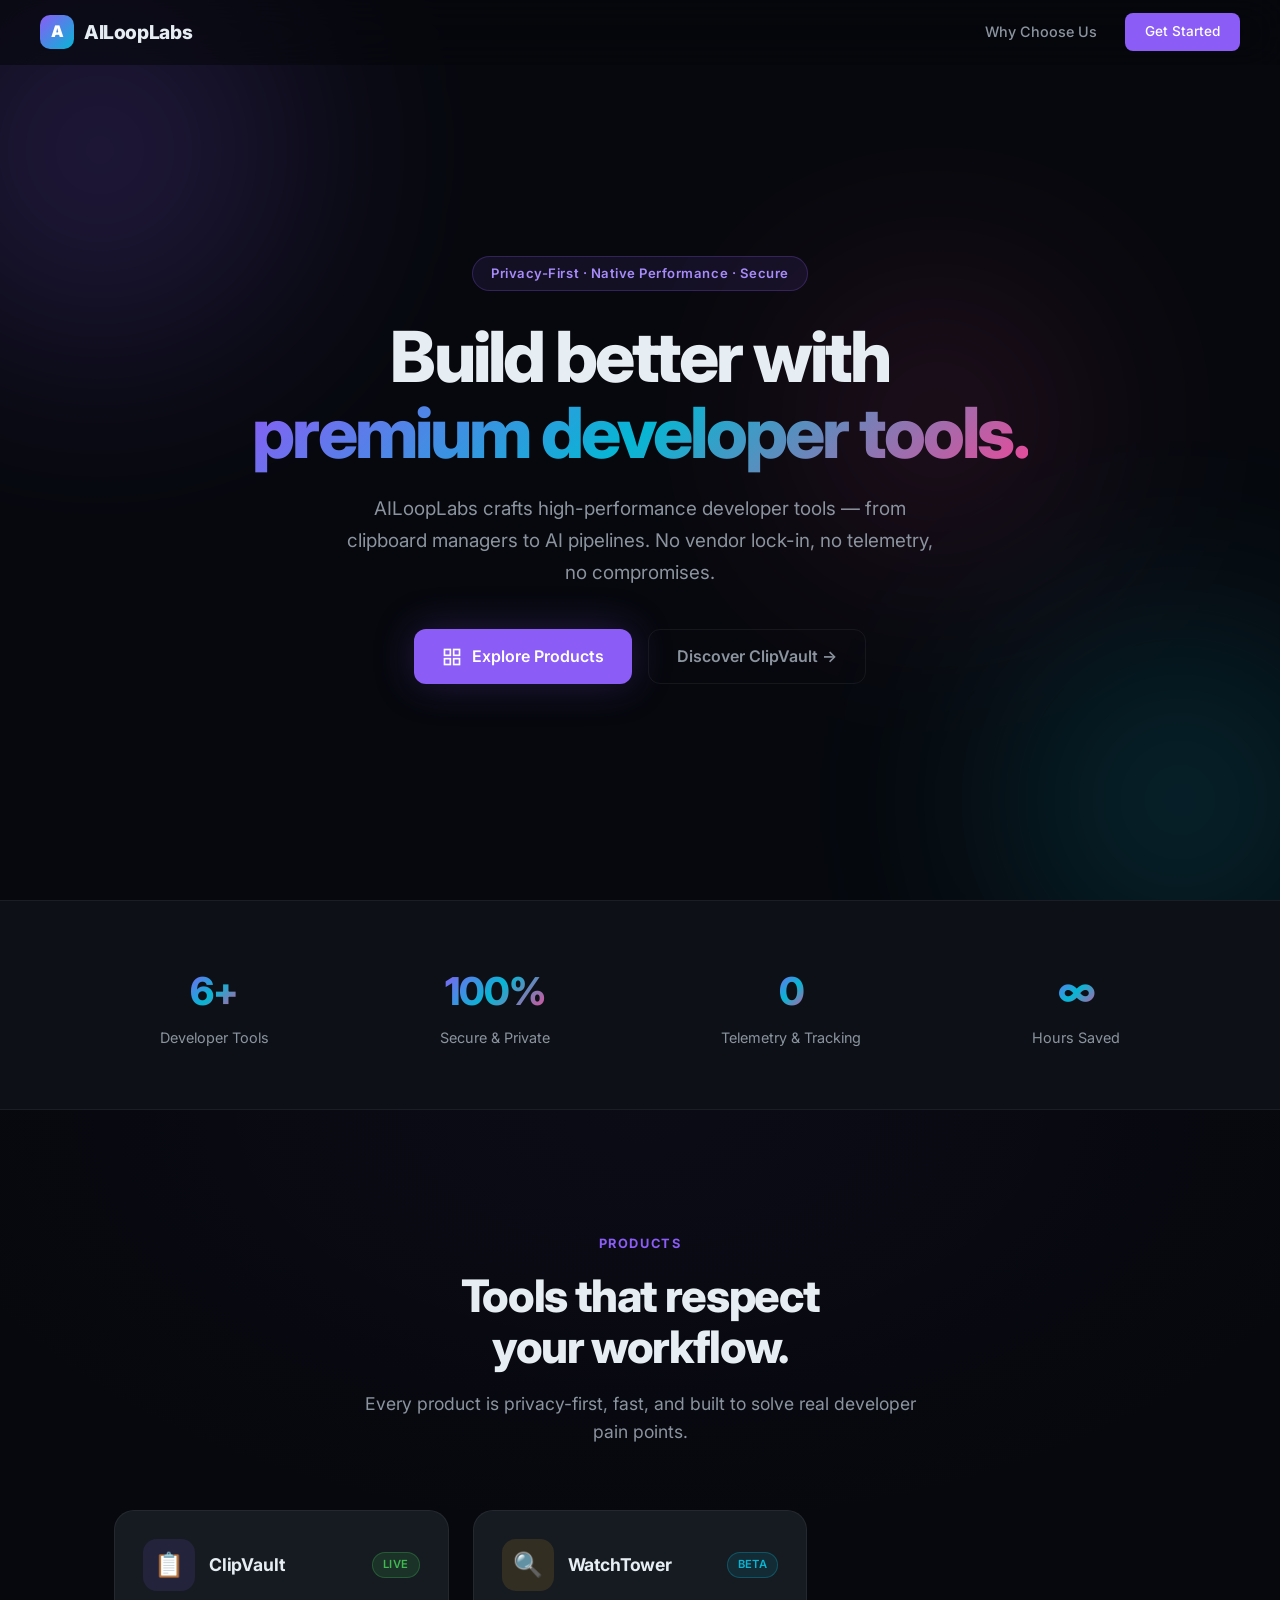
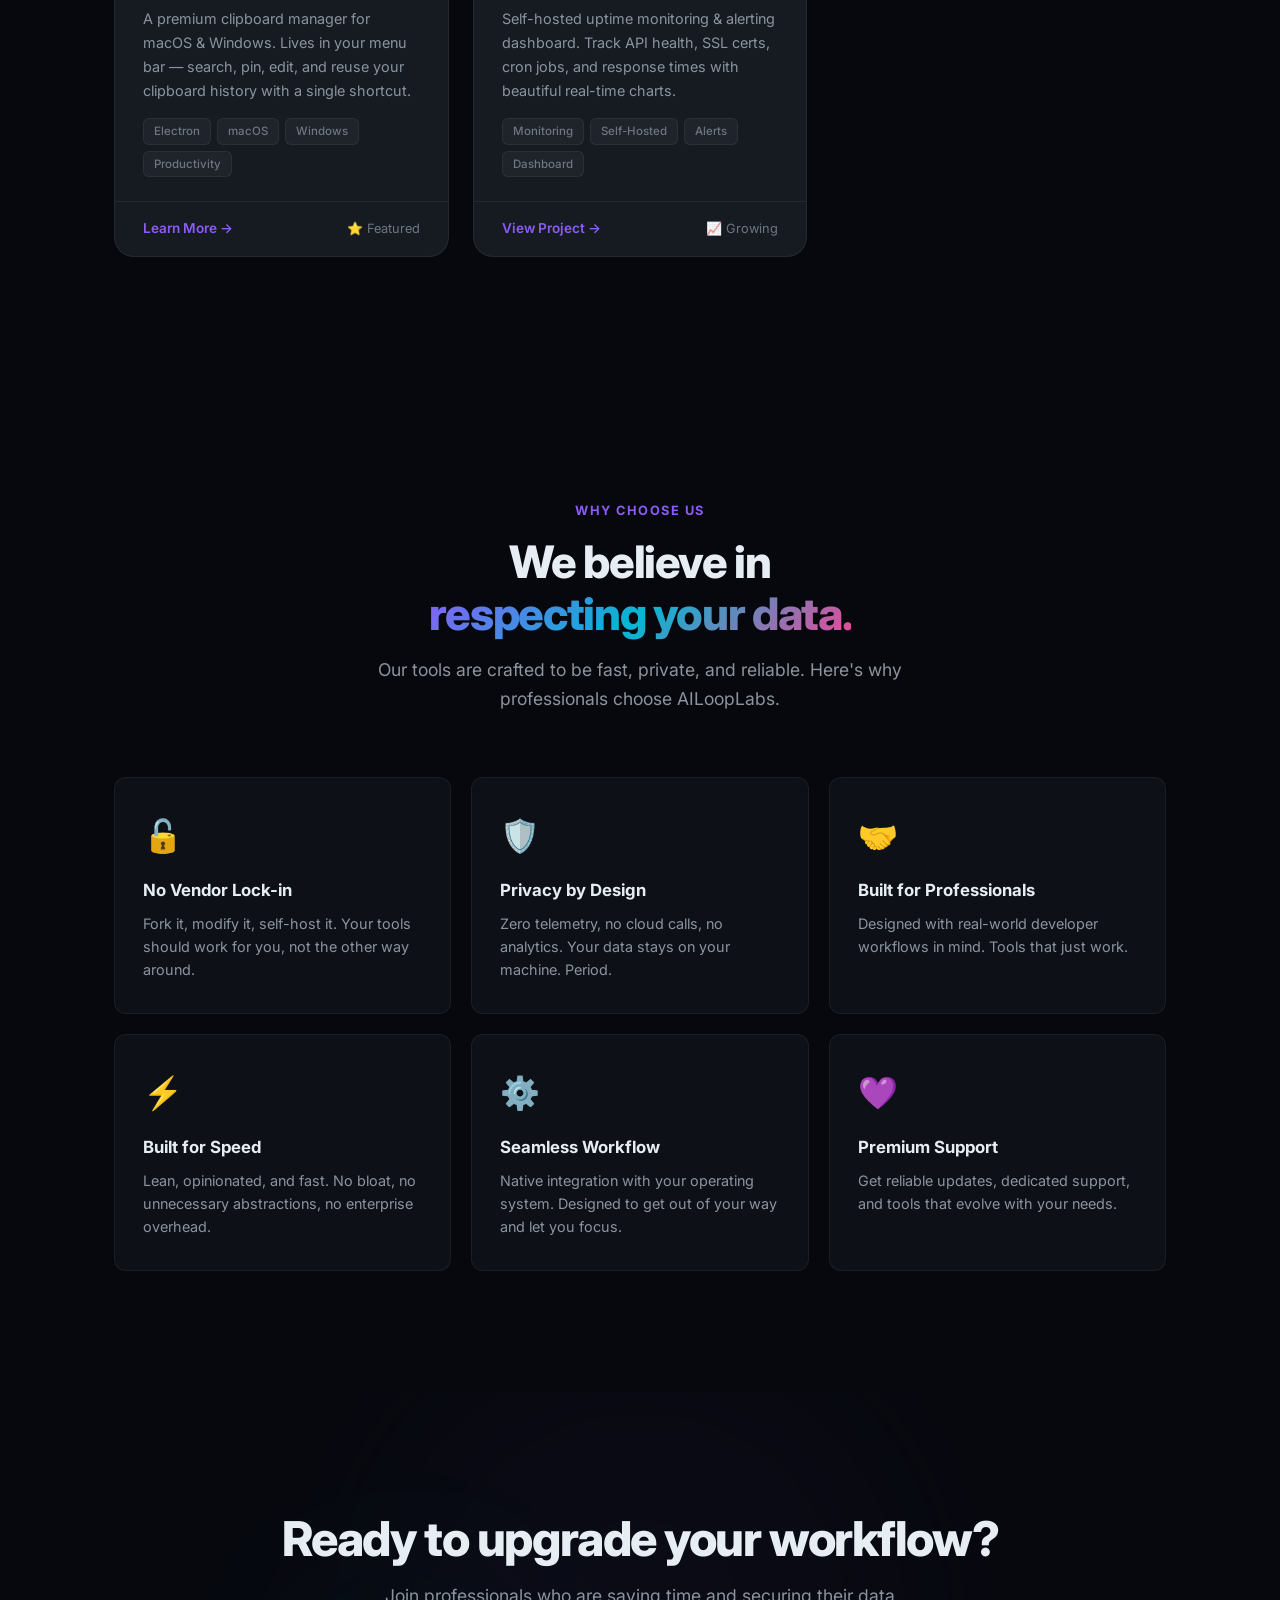
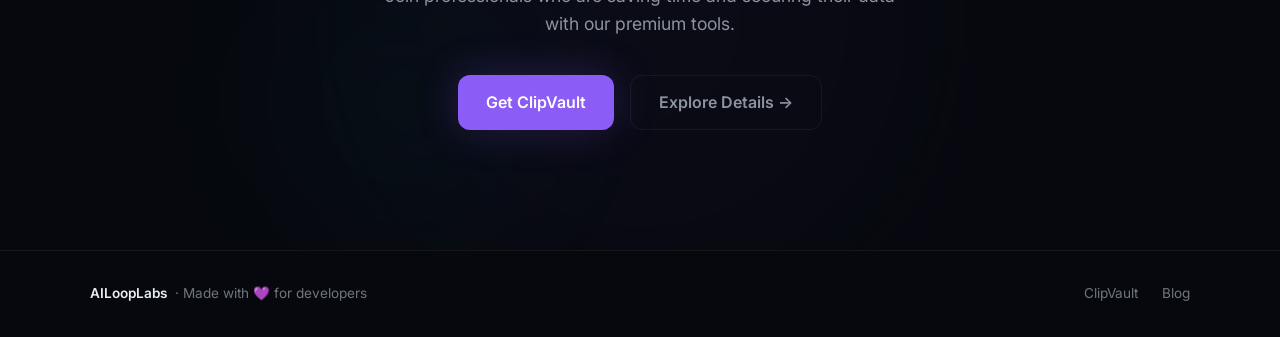
==== docs/index.html @ 460600de "Update messaging for professional selling" ====
<!DOCTYPE html>
<html lang="en">

<head>
    <meta charset="UTF-8">
    <meta name="viewport" content="width=device-width, initial-scale=1.0">
    <meta name="description"
        content="AILoopLabs — Premium tools built for developers. Productivity, AI, data, and DevOps without compromises.">
    <meta name="keywords"
        content="developer tools, AI, productivity, data engineering, devops, commercial software">
    <meta name="author" content="AILoopLabs">
    <meta property="og:title" content="AILoopLabs — Premium Tools for Developers">
    <meta property="og:description" content="High-performance developer tools. No vendor lock-in. Just ship.">
    <meta property="og:type" content="website">
    <title>AILoopLabs — Premium Tools for Developers</title>
    <link rel="icon" type="image/svg+xml" href="favicon.svg">
    <link rel="icon" type="image/png" href="favicon.png">
    <link rel="apple-touch-icon" href="favicon.png">
    <link rel="preconnect" href="https://fonts.googleapis.com">
    <link rel="preconnect" href="https://fonts.gstatic.com" crossorigin>
    <link href="https://fonts.googleapis.com/css2?family=Inter:wght@300;400;500;600;700;800;900&display=swap"
        rel="stylesheet">
    <link rel="stylesheet" href="ailooplabs.css">
</head>

<body>
    <!-- ═══ Navigation ═══ -->
    <nav class="nav" id="nav">
        <div class="nav-inner">
            <a href="#" class="nav-logo">
                <div class="logo-icon">A</div>
                AILoopLabs
            </a>
            <div class="nav-links">
                <a href="#why">Why Choose Us</a>
                <a href="#cta" class="btn-nav-cta">Get Started</a>
            </div>
        </div>
    </nav>

    <!-- ═══ Hero Section ═══ -->
    <section class="hero">
        <div class="hero-bg">
            <div class="orb orb-1"></div>
            <div class="orb orb-2"></div>
            <div class="orb orb-3"></div>
        </div>
        <div class="hero-content">
            <div class="hero-badge">Privacy-First · Native Performance · Secure</div>
            <h1>Build better with<br><span class="gradient-text">premium developer tools.</span></h1>
            <p class="hero-subtitle">AILoopLabs crafts high-performance developer tools — from clipboard managers
                to AI pipelines. No vendor lock-in, no telemetry, no compromises.</p>
            <div class="hero-actions">
                <a href="#products" class="btn btn-primary">
                    <svg viewBox="0 0 24 24" fill="none" stroke="currentColor" stroke-width="2" width="20" height="20">
                        <rect x="3" y="3" width="7" height="7" />
                        <rect x="14" y="3" width="7" height="7" />
                        <rect x="3" y="14" width="7" height="7" />
                        <rect x="14" y="14" width="7" height="7" />
                    </svg>
                    Explore Products
                </a>
                <a href="clipvault.html" class="btn btn-ghost">
                    Discover ClipVault →
                </a>
            </div>
        </div>
    </section>

    <!-- ═══ Stats Bar ═══ -->
    <section class="stats-bar">
        <div class="stats-inner">
            <div class="stat">
                <div class="stat-value"><span class="gradient-text">6+</span></div>
                <div class="stat-label">Developer Tools</div>
            </div>
            <div class="stat">
                <div class="stat-value"><span class="gradient-text">100%</span></div>
                <div class="stat-label">Secure & Private</div>
            </div>
            <div class="stat">
                <div class="stat-value"><span class="gradient-text">0</span></div>
                <div class="stat-label">Telemetry & Tracking</div>
            </div>
            <div class="stat">
                <div class="stat-value"><span class="gradient-text">∞</span></div>
                <div class="stat-label">Hours Saved</div>
            </div>
        </div>
    </section>

    <!-- ═══ Products Section ═══ -->
    <section class="products" id="products">
        <div class="section-inner">
            <div class="section-header">
                <span class="section-label">Products</span>
                <h2>Tools that respect<br>your workflow.</h2>
                <p>Every product is privacy-first, fast, and built to solve real developer pain points.</p>
            </div>
            <div class="products-grid">

                <!-- Product 1: ClipVault -->
                <div class="product-card">
                    <div class="product-card-header">
                        <div class="product-icon clipboard">📋</div>
                        <h3>ClipVault</h3>
                        <span class="product-status status-live">Live</span>
                    </div>
                    <div class="product-card-body">
                        <p>A premium clipboard manager for macOS & Windows. Lives in your menu bar — search, pin, edit,
                            and reuse your clipboard history with a single shortcut.</p>
                        <div class="product-tags">
                            <span class="product-tag">Electron</span>
                            <span class="product-tag">macOS</span>
                            <span class="product-tag">Windows</span>
                            <span class="product-tag">Productivity</span>
                        </div>
                    </div>
                    <div class="product-card-footer">
                        <a href="clipvault.html" class="product-link">Learn More →</a>
                        <span class="product-stars">⭐ Featured</span>
                    </div>
                </div>

                <!-- Product 5: WatchTower -->
                <div class="product-card">
                    <div class="product-card-header">
                        <div class="product-icon monitor">🔍</div>
                        <h3>WatchTower</h3>
                        <span class="product-status status-beta">Beta</span>
                    </div>
                    <div class="product-card-body">
                        <p>Self-hosted uptime monitoring & alerting dashboard. Track API health, SSL certs, cron jobs,
                            and response times with beautiful real-time charts.</p>
                        <div class="product-tags">
                            <span class="product-tag">Monitoring</span>
                            <span class="product-tag">Self-Hosted</span>
                            <span class="product-tag">Alerts</span>
                            <span class="product-tag">Dashboard</span>
                        </div>
                    </div>
                    <div class="product-card-footer">
                        <a href="#" class="product-link">View Project →</a>
                        <span class="product-stars">📈 Growing</span>
                    </div>
                </div>

            </div>
        </div>
    </section>

    <!-- ═══ Why Open Source ═══ -->
    <section class="why-section" id="why">
        <div class="section-inner">
            <div class="section-header">
                <span class="section-label">Why Choose Us</span>
                <h2>We believe in<br><span class="gradient-text">respecting your data.</span></h2>
                <p>Our tools are crafted to be fast, private, and reliable. Here's why professionals choose AILoopLabs.</p>
            </div>
            <div class="why-grid">
                <div class="why-card">
                    <div class="why-emoji">🔓</div>
                    <h3>No Vendor Lock-in</h3>
                    <p>Fork it, modify it, self-host it. Your tools should work for you, not the other way around.</p>
                </div>
                <div class="why-card">
                    <div class="why-emoji">🛡️</div>
                    <h3>Privacy by Design</h3>
                    <p>Zero telemetry, no cloud calls, no analytics. Your data stays on your machine. Period.</p>
                </div>
                <div class="why-card">
                    <div class="why-emoji">🤝</div>
                    <h3>Built for Professionals</h3>
                    <p>Designed with real-world developer workflows in mind. Tools that just work.</p>
                </div>
                <div class="why-card">
                    <div class="why-emoji">⚡</div>
                    <h3>Built for Speed</h3>
                    <p>Lean, opinionated, and fast. No bloat, no unnecessary abstractions, no enterprise overhead.</p>
                </div>
                <div class="why-card">
                    <div class="why-emoji">⚙️</div>
                    <h3>Seamless Workflow</h3>
                    <p>Native integration with your operating system. Designed to get out of your way and let you focus.</p>
                </div>
                <div class="why-card">
                    <div class="why-emoji">💜</div>
                    <h3>Premium Support</h3>
                    <p>Get reliable updates, dedicated support, and tools that evolve with your needs.</p>
                </div>
            </div>
        </div>
    </section>

    <!-- ═══ CTA Section ═══ -->
    <section class="cta" id="cta">
        <div class="cta-bg">
            <div class="orb orb-4"></div>
            <div class="orb orb-5"></div>
        </div>
        <div class="section-inner">
            <h2>Ready to upgrade your workflow?</h2>
            <p>Join professionals who are saving time and securing their data with our premium tools.</p>
            <div class="cta-actions">
                <a href="clipvault.html" class="btn btn-primary">
                    Get ClipVault
                </a>
                <a href="#products" class="btn btn-ghost">Explore Details →</a>
            </div>
        </div>
    </section>

    <!-- ═══ Footer ═══ -->
    <footer class="footer">
        <div class="footer-inner">
            <div class="footer-left">
                <span>AILoopLabs</span> · Made with 💜 for developers
            </div>
            <div class="footer-right">
                <a href="clipvault.html">ClipVault</a>
                <a href="#">Blog</a>
            </div>
        </div>
    </footer>

    <script>
        // Sticky nav shadow on scroll
        const nav = document.getElementById('nav');
        window.addEventListener('scroll', () => {
            nav.classList.toggle('scrolled', window.scrollY > 20);
        });

        // Smooth scroll for anchor links
        document.querySelectorAll('a[href^="#"]').forEach(a => {
            a.addEventListener('click', e => {
                e.preventDefault();
                const target = document.querySelector(a.getAttribute('href'));
                if (target) target.scrollIntoView({ behavior: 'smooth', block: 'start' });
            });
        });

        // Animate elements on scroll
        const observer = new IntersectionObserver((entries) => {
            entries.forEach(entry => {
                if (entry.isIntersecting) {
                    entry.target.classList.add('visible');
                }
            });
        }, { threshold: 0.1 });

        document.querySelectorAll('.product-card, .why-card').forEach(el => {
            observer.observe(el);
        });
    </script>
</body>

</html>
---- docs/ailooplabs.css ----
/* ═══════════════════════════════════════════
   AILoopLabs – Open Source Product Showcase
   Same palette as ClipVault dark theme
   ═══════════════════════════════════════════ */

:root {
    --bg-primary: #06080d;
    --bg-secondary: #0d1117;
    --bg-card: #161b22;
    --bg-card-hover: #1c2128;
    --border: rgba(255, 255, 255, 0.06);
    --border-accent: rgba(139, 92, 246, 0.3);
    --text-primary: #e6edf3;
    --text-secondary: #8b949e;
    --text-tertiary: #6e7681;
    --accent: #8b5cf6;
    --accent-hover: #a78bfa;
    --accent-glow: rgba(139, 92, 246, 0.25);
    --green: #3fb950;
    --green-glow: rgba(63, 185, 80, 0.15);
    --cyan: #06b6d4;
    --pink: #ec4899;
    --radius: 12px;
    --radius-sm: 8px;
    --radius-lg: 20px;
    --font: 'Inter', -apple-system, BlinkMacSystemFont, 'Segoe UI', sans-serif;
}

* {
    margin: 0;
    padding: 0;
    box-sizing: border-box;
}

html {
    scroll-behavior: smooth;
    scroll-padding-top: 80px;
}

body {
    font-family: var(--font);
    background: var(--bg-primary);
    color: var(--text-primary);
    line-height: 1.6;
    -webkit-font-smoothing: antialiased;
    overflow-x: hidden;
}

a {
    color: var(--accent);
    text-decoration: none;
    transition: color 0.2s;
}

a:hover {
    color: var(--accent-hover);
}

/* ═══ Navigation ═══ */
.nav {
    position: fixed;
    top: 0;
    left: 0;
    right: 0;
    z-index: 100;
    padding: 0 24px;
    transition: all 0.3s;
    background: rgba(6, 8, 13, 0.6);
    backdrop-filter: blur(20px);
    -webkit-backdrop-filter: blur(20px);
    border-bottom: 1px solid transparent;
}

.nav.scrolled {
    border-bottom-color: var(--border);
    background: rgba(6, 8, 13, 0.92);
}

.nav-inner {
    max-width: 1200px;
    margin: 0 auto;
    display: flex;
    align-items: center;
    justify-content: space-between;
    height: 64px;
}

.nav-logo {
    display: flex;
    align-items: center;
    gap: 10px;
    color: var(--text-primary);
    font-weight: 800;
    font-size: 1.2rem;
    letter-spacing: -0.02em;
}

.nav-logo .logo-icon {
    width: 34px;
    height: 34px;
    background: linear-gradient(135deg, var(--accent), var(--cyan));
    border-radius: 10px;
    display: flex;
    align-items: center;
    justify-content: center;
    font-size: 1rem;
    color: #fff;
    font-weight: 900;
}

.nav-links {
    display: flex;
    align-items: center;
    gap: 28px;
}

.nav-links a {
    color: var(--text-secondary);
    font-size: 0.9rem;
    font-weight: 500;
    transition: color 0.2s;
}

.nav-links a:hover {
    color: var(--text-primary);
}

.btn-nav-cta {
    background: var(--accent) !important;
    color: #fff !important;
    padding: 8px 20px;
    border-radius: 8px;
    font-weight: 600;
    font-size: 0.85rem !important;
    transition: background 0.2s, transform 0.15s !important;
}

.btn-nav-cta:hover {
    background: var(--accent-hover) !important;
    transform: translateY(-1px);
}

/* ═══ Hero ═══ */
.hero {
    position: relative;
    min-height: 100vh;
    display: flex;
    flex-direction: column;
    align-items: center;
    justify-content: center;
    padding: 120px 24px 80px;
    text-align: center;
    overflow: hidden;
}

.hero-bg {
    position: absolute;
    inset: 0;
    overflow: hidden;
    pointer-events: none;
}

.orb {
    position: absolute;
    border-radius: 50%;
    filter: blur(120px);
    opacity: 0.4;
}

.orb-1 {
    width: 500px;
    height: 500px;
    background: radial-gradient(circle, var(--accent), transparent 70%);
    top: -100px;
    left: -150px;
    animation: float 12s infinite ease-in-out;
}

.orb-2 {
    width: 400px;
    height: 400px;
    background: radial-gradient(circle, var(--cyan), transparent 70%);
    bottom: -100px;
    right: -100px;
    animation: float 15s infinite ease-in-out reverse;
}

.orb-3 {
    width: 300px;
    height: 300px;
    background: radial-gradient(circle, var(--pink), transparent 70%);
    top: 30%;
    right: 15%;
    animation: float 10s infinite ease-in-out 3s;
}

@keyframes float {

    0%,
    100% {
        transform: translate(0, 0);
    }

    33% {
        transform: translate(30px, -30px);
    }

    66% {
        transform: translate(-20px, 20px);
    }
}

.hero-content {
    position: relative;
    z-index: 1;
    max-width: 780px;
}

.hero-badge {
    display: inline-block;
    background: rgba(139, 92, 246, 0.1);
    border: 1px solid rgba(139, 92, 246, 0.25);
    color: var(--accent-hover);
    padding: 6px 18px;
    border-radius: 100px;
    font-size: 0.82rem;
    font-weight: 600;
    letter-spacing: 0.04em;
    margin-bottom: 28px;
}

.hero h1 {
    font-size: clamp(2.8rem, 5.5vw, 4.5rem);
    font-weight: 800;
    line-height: 1.08;
    letter-spacing: -0.04em;
    margin-bottom: 22px;
}

.gradient-text {
    background: linear-gradient(135deg, var(--accent), var(--cyan), var(--pink));
    -webkit-background-clip: text;
    -webkit-text-fill-color: transparent;
    background-clip: text;
}

.hero-subtitle {
    font-size: 1.18rem;
    color: var(--text-secondary);
    max-width: 600px;
    margin: 0 auto 40px;
    line-height: 1.7;
}

.hero-actions {
    display: flex;
    gap: 16px;
    justify-content: center;
    flex-wrap: wrap;
}

.btn {
    display: inline-flex;
    align-items: center;
    gap: 10px;
    padding: 14px 28px;
    border-radius: var(--radius);
    font-weight: 600;
    font-size: 1rem;
    transition: all 0.2s;
    cursor: pointer;
    border: none;
    font-family: var(--font);
}

.btn-primary {
    background: var(--accent);
    color: #fff;
    box-shadow: 0 0 40px var(--accent-glow), 0 4px 16px rgba(0, 0, 0, 0.3);
}

.btn-primary:hover {
    background: var(--accent-hover);
    color: #fff;
    transform: translateY(-2px);
    box-shadow: 0 0 60px var(--accent-glow), 0 8px 24px rgba(0, 0, 0, 0.4);
}

.btn-ghost {
    background: transparent;
    color: var(--text-secondary);
    border: 1px solid var(--border);
}

.btn-ghost:hover {
    color: var(--text-primary);
    border-color: rgba(255, 255, 255, 0.15);
    background: rgba(255, 255, 255, 0.03);
}

/* ═══ Stats Bar ═══ */
.stats-bar {
    padding: 60px 24px;
    border-top: 1px solid var(--border);
    border-bottom: 1px solid var(--border);
    background: var(--bg-secondary);
}

.stats-inner {
    max-width: 1100px;
    margin: 0 auto;
    display: flex;
    justify-content: space-around;
    flex-wrap: wrap;
    gap: 32px;
}

.stat {
    text-align: center;
}

.stat-value {
    font-size: 2.4rem;
    font-weight: 800;
    letter-spacing: -0.03em;
}

.stat-value .gradient-text {
    font-size: inherit;
}

.stat-label {
    font-size: 0.9rem;
    color: var(--text-secondary);
    margin-top: 4px;
}

/* ═══ Sections Common ═══ */
.section-inner {
    max-width: 1100px;
    margin: 0 auto;
    padding: 0 24px;
}

.section-header {
    text-align: center;
    margin-bottom: 64px;
}

.section-label {
    display: inline-block;
    font-size: 0.8rem;
    font-weight: 700;
    text-transform: uppercase;
    letter-spacing: 0.12em;
    color: var(--accent);
    margin-bottom: 16px;
}

.section-header h2 {
    font-size: clamp(2rem, 4vw, 2.8rem);
    font-weight: 800;
    line-height: 1.15;
    letter-spacing: -0.03em;
    margin-bottom: 16px;
}

.section-header p {
    color: var(--text-secondary);
    font-size: 1.1rem;
    max-width: 560px;
    margin: 0 auto;
}

/* ═══ Products Grid ═══ */
.products {
    padding: 120px 0;
    background: radial-gradient(ellipse 60% 50% at 50% 0%, rgba(139, 92, 246, 0.04) 0%, transparent 100%);
}

.products-grid {
    display: grid;
    grid-template-columns: repeat(3, 1fr);
    gap: 24px;
}

.product-card {
    background: var(--bg-card);
    border: 1px solid var(--border);
    border-radius: var(--radius-lg);
    padding: 0;
    overflow: hidden;
    transition: all 0.35s;
    opacity: 0;
    transform: translateY(24px);
    display: flex;
    flex-direction: column;
}

.product-card.visible {
    opacity: 1;
    transform: translateY(0);
}

.product-card:hover {
    border-color: var(--border-accent);
    transform: translateY(-6px);
    box-shadow: 0 20px 60px rgba(0, 0, 0, 0.35), 0 0 40px var(--accent-glow);
}

.product-card-header {
    padding: 28px 28px 0;
    display: flex;
    align-items: center;
    gap: 14px;
}

.product-icon {
    width: 52px;
    height: 52px;
    border-radius: 14px;
    display: flex;
    align-items: center;
    justify-content: center;
    font-size: 1.5rem;
    flex-shrink: 0;
}

.product-icon.clipboard {
    background: rgba(139, 92, 246, 0.12);
    color: var(--accent);
}

.product-icon.ai {
    background: rgba(6, 182, 212, 0.12);
    color: var(--cyan);
}

.product-icon.data {
    background: rgba(63, 185, 80, 0.12);
    color: var(--green);
}

.product-icon.workflow {
    background: rgba(236, 72, 153, 0.12);
    color: var(--pink);
}

.product-icon.monitor {
    background: rgba(251, 191, 36, 0.12);
    color: #fbbf24;
}

.product-icon.deploy {
    background: rgba(239, 68, 68, 0.12);
    color: #ef4444;
}

.product-card-header h3 {
    font-size: 1.1rem;
    font-weight: 700;
    letter-spacing: -0.01em;
}

.product-card-header .product-status {
    margin-left: auto;
    font-size: 0.7rem;
    font-weight: 600;
    padding: 3px 10px;
    border-radius: 100px;
    letter-spacing: 0.04em;
    text-transform: uppercase;
    flex-shrink: 0;
}

.status-live {
    background: var(--green-glow);
    color: var(--green);
    border: 1px solid rgba(63, 185, 80, 0.3);
}

.status-beta {
    background: rgba(6, 182, 212, 0.1);
    color: var(--cyan);
    border: 1px solid rgba(6, 182, 212, 0.3);
}

.status-soon {
    background: rgba(139, 92, 246, 0.1);
    color: var(--accent-hover);
    border: 1px solid rgba(139, 92, 246, 0.3);
}

.product-card-body {
    padding: 16px 28px 24px;
    flex: 1;
    display: flex;
    flex-direction: column;
}

.product-card-body p {
    font-size: 0.9rem;
    color: var(--text-secondary);
    line-height: 1.65;
    flex: 1;
}

.product-tags {
    display: flex;
    flex-wrap: wrap;
    gap: 6px;
    margin-top: 16px;
}

.product-tag {
    font-size: 0.72rem;
    padding: 3px 10px;
    border-radius: 6px;
    font-weight: 500;
    background: rgba(255, 255, 255, 0.04);
    color: var(--text-tertiary);
    border: 1px solid var(--border);
}

.product-card-footer {
    padding: 16px 28px;
    border-top: 1px solid var(--border);
    display: flex;
    align-items: center;
    justify-content: space-between;
}

.product-link {
    font-size: 0.85rem;
    font-weight: 600;
    color: var(--accent);
    display: flex;
    align-items: center;
    gap: 6px;
    transition: gap 0.2s;
}

.product-link:hover {
    gap: 10px;
    color: var(--accent-hover);
}

.product-stars {
    font-size: 0.8rem;
    color: var(--text-tertiary);
    display: flex;
    align-items: center;
    gap: 5px;
}

/* ═══ Why Open Source ═══ */
.why-section {
    padding: 120px 0;
}

.why-grid {
    display: grid;
    grid-template-columns: repeat(3, 1fr);
    gap: 20px;
}

.why-card {
    background: var(--bg-secondary);
    border: 1px solid var(--border);
    border-radius: var(--radius);
    padding: 32px 28px;
    transition: all 0.3s;
    opacity: 0;
    transform: translateY(20px);
}

.why-card.visible {
    opacity: 1;
    transform: translateY(0);
}

.why-card:hover {
    border-color: rgba(255, 255, 255, 0.1);
    transform: translateY(-2px);
}

.why-card .why-emoji {
    font-size: 2rem;
    margin-bottom: 16px;
}

.why-card h3 {
    font-size: 1.05rem;
    font-weight: 700;
    margin-bottom: 8px;
}

.why-card p {
    font-size: 0.9rem;
    color: var(--text-secondary);
    line-height: 1.6;
}

/* ═══ CTA ═══ */
.cta {
    position: relative;
    padding: 120px 0;
    text-align: center;
    overflow: hidden;
}

.cta-bg {
    position: absolute;
    inset: 0;
    pointer-events: none;
}

.orb-4 {
    width: 500px;
    height: 500px;
    background: radial-gradient(circle, var(--accent), transparent 70%);
    top: 50%;
    left: 50%;
    transform: translate(-50%, -50%);
    opacity: 0.15;
    filter: blur(140px);
}

.orb-5 {
    width: 300px;
    height: 300px;
    background: radial-gradient(circle, var(--cyan), transparent 70%);
    bottom: 0;
    left: 20%;
    opacity: 0.1;
    filter: blur(100px);
}

.cta h2 {
    font-size: clamp(2rem, 4vw, 3rem);
    font-weight: 800;
    line-height: 1.15;
    letter-spacing: -0.03em;
    margin-bottom: 16px;
    position: relative;
}

.cta p {
    color: var(--text-secondary);
    font-size: 1.1rem;
    max-width: 520px;
    margin: 0 auto 36px;
    position: relative;
}

.cta-actions {
    position: relative;
    display: flex;
    gap: 16px;
    justify-content: center;
    flex-wrap: wrap;
}

/* ═══ Footer ═══ */
.footer {
    border-top: 1px solid var(--border);
    padding: 32px 24px;
}

.footer-inner {
    max-width: 1100px;
    margin: 0 auto;
    display: flex;
    align-items: center;
    justify-content: space-between;
}

.footer-left {
    display: flex;
    align-items: center;
    gap: 8px;
    color: var(--text-tertiary);
    font-size: 0.85rem;
}

.footer-left span {
    color: var(--text-primary);
    font-weight: 600;
}

.footer-right {
    display: flex;
    gap: 24px;
}

.footer-right a {
    color: var(--text-tertiary);
    font-size: 0.85rem;
}

.footer-right a:hover {
    color: var(--text-primary);
}

/* ═══ Responsive ═══ */
@media (max-width: 900px) {

    .products-grid,
    .why-grid {
        grid-template-columns: repeat(2, 1fr);
    }

    .stats-inner {
        justify-content: center;
    }
}

@media (max-width: 640px) {
    .nav-links a:not(.btn-nav-cta) {
        display: none;
    }

    .products-grid,
    .why-grid {
        grid-template-columns: 1fr;
    }

    .hero {
        padding: 100px 20px 60px;
    }

    .hero-actions {
        flex-direction: column;
        align-items: center;
    }

    .footer-inner {
        flex-direction: column;
        gap: 16px;
        text-align: center;
    }

    .stats-inner {
        flex-direction: column;
        align-items: center;
    }
}
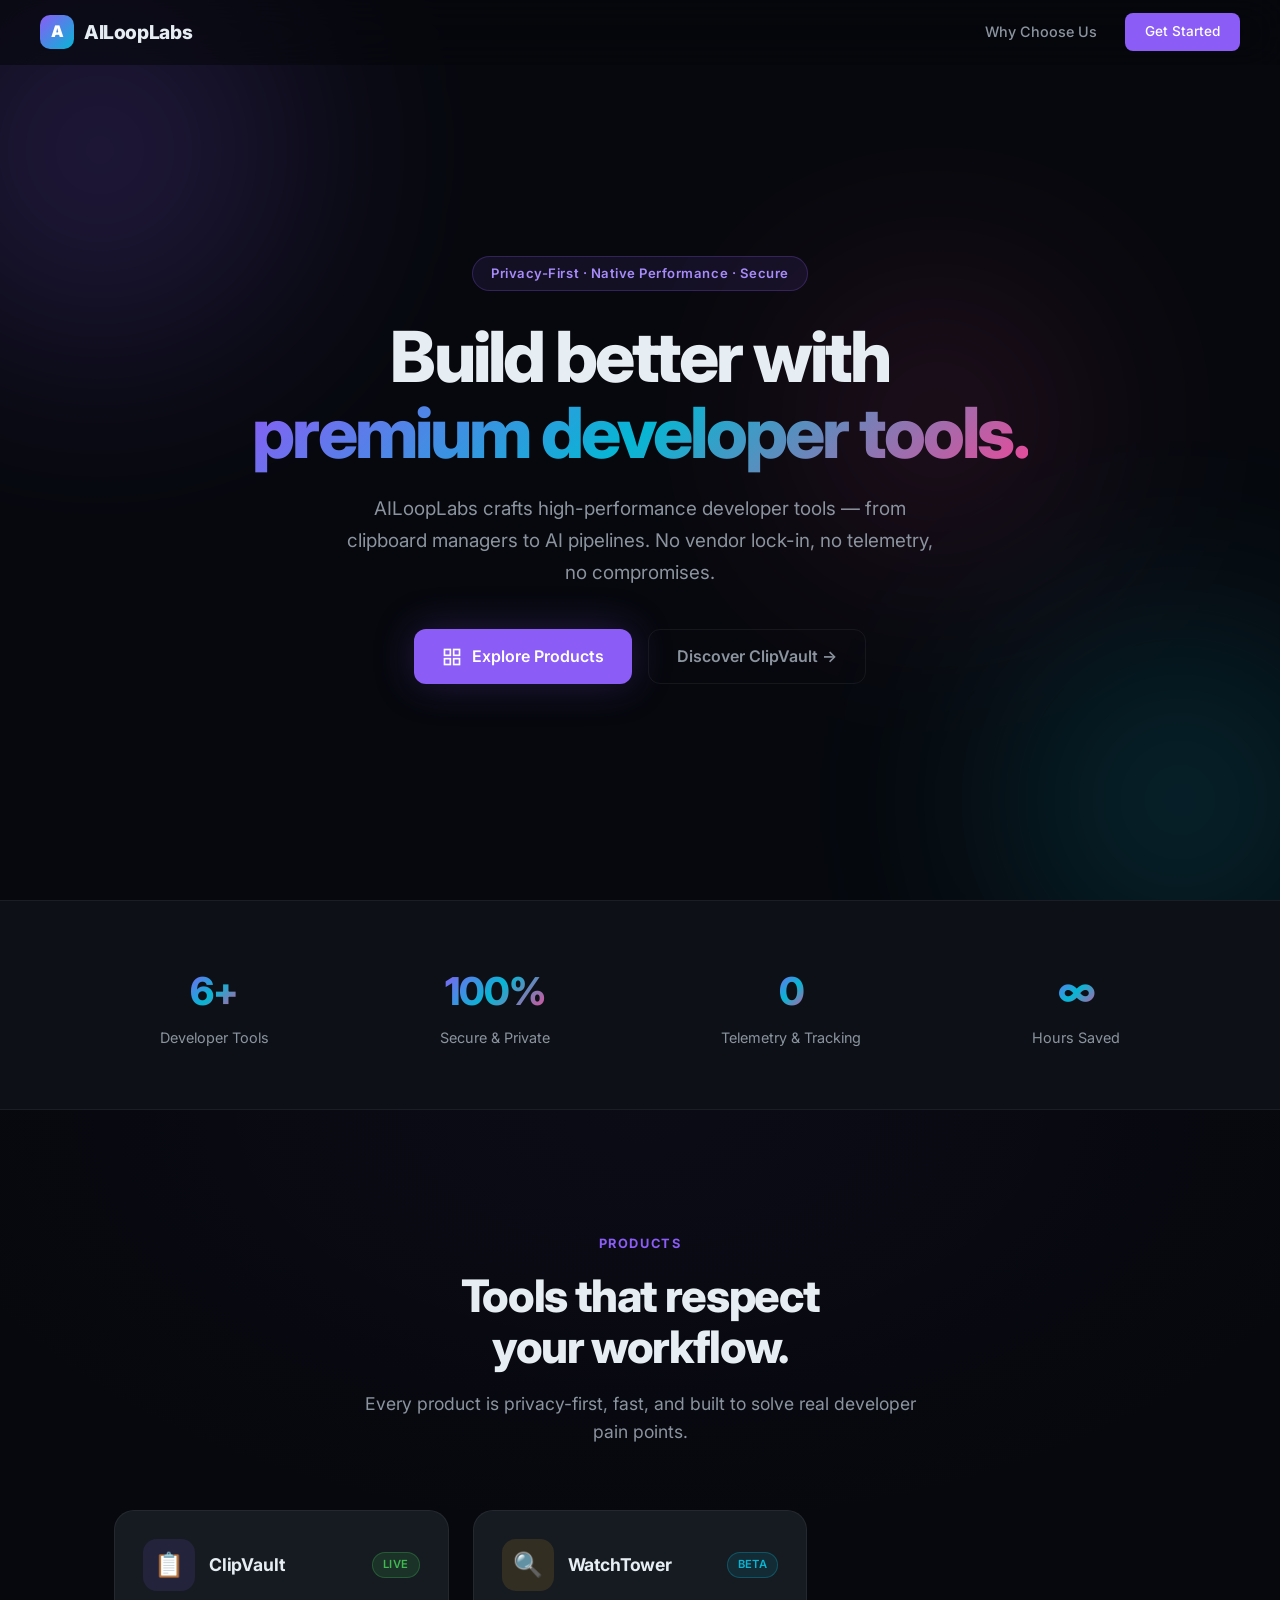
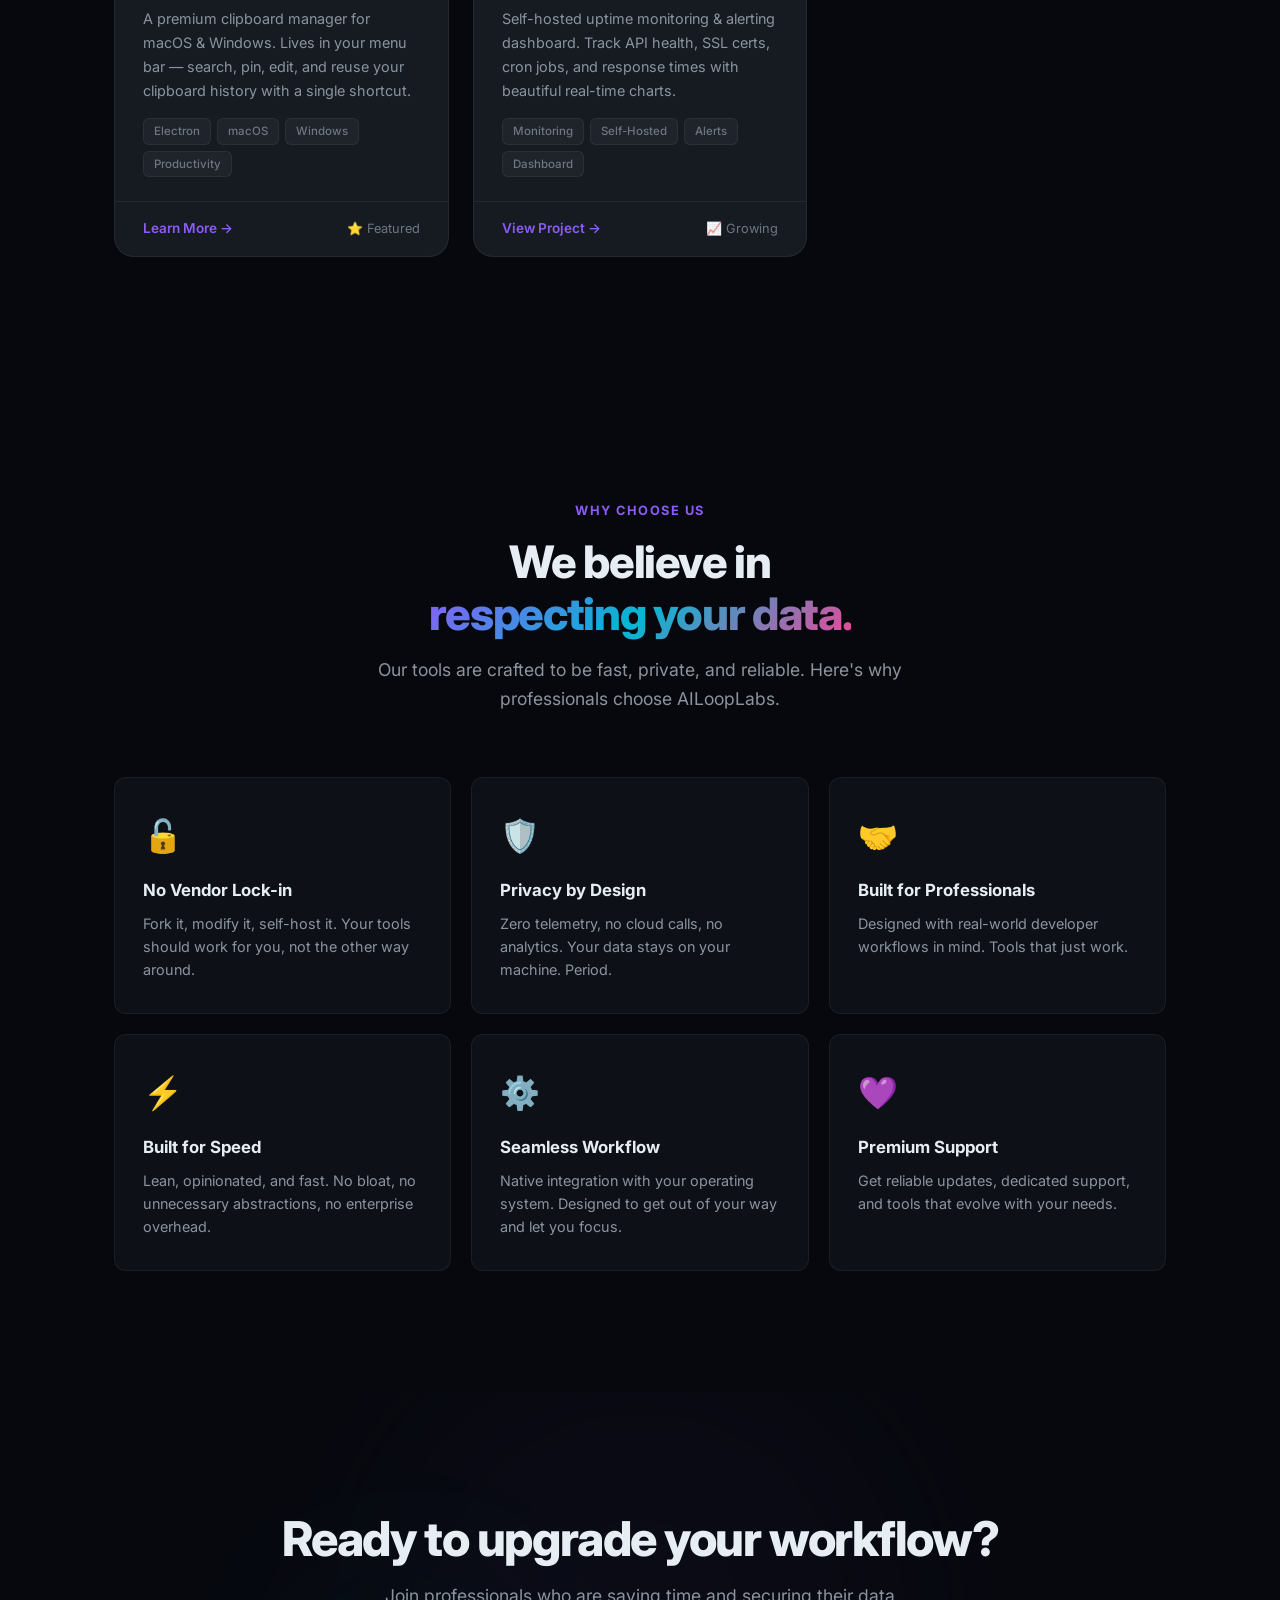
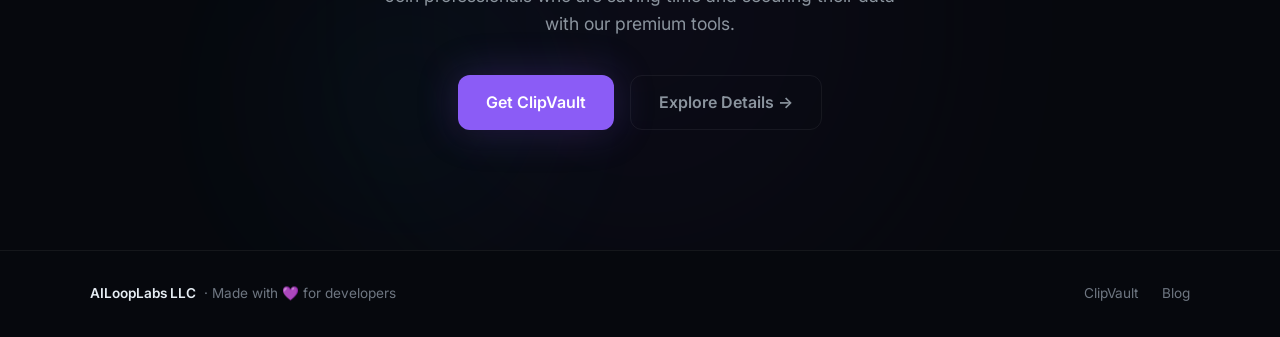
==== commit 9e4b1a7d: "test: verify github pages ci on new private repo" ====
--- a/docs/index.html
+++ b/docs/index.html
@@ -202,7 +202,7 @@
             <h2>Ready to upgrade your workflow?</h2>
             <p>Join professionals who are saving time and securing their data with our premium tools.</p>
             <div class="cta-actions">
-                <a href="clipvault.html" class="btn btn-primary">
+                <a href="clipvault.html#pricing" class="btn btn-primary">
                     Get ClipVault
                 </a>
                 <a href="#products" class="btn btn-ghost">Explore Details →</a>
@@ -214,7 +214,7 @@
     <footer class="footer">
         <div class="footer-inner">
             <div class="footer-left">
-                <span>AILoopLabs</span> · Made with 💜 for developers
+                <span>AILoopLabs LLC</span> · Made with 💜 for developers
             </div>
             <div class="footer-right">
                 <a href="clipvault.html">ClipVault</a>
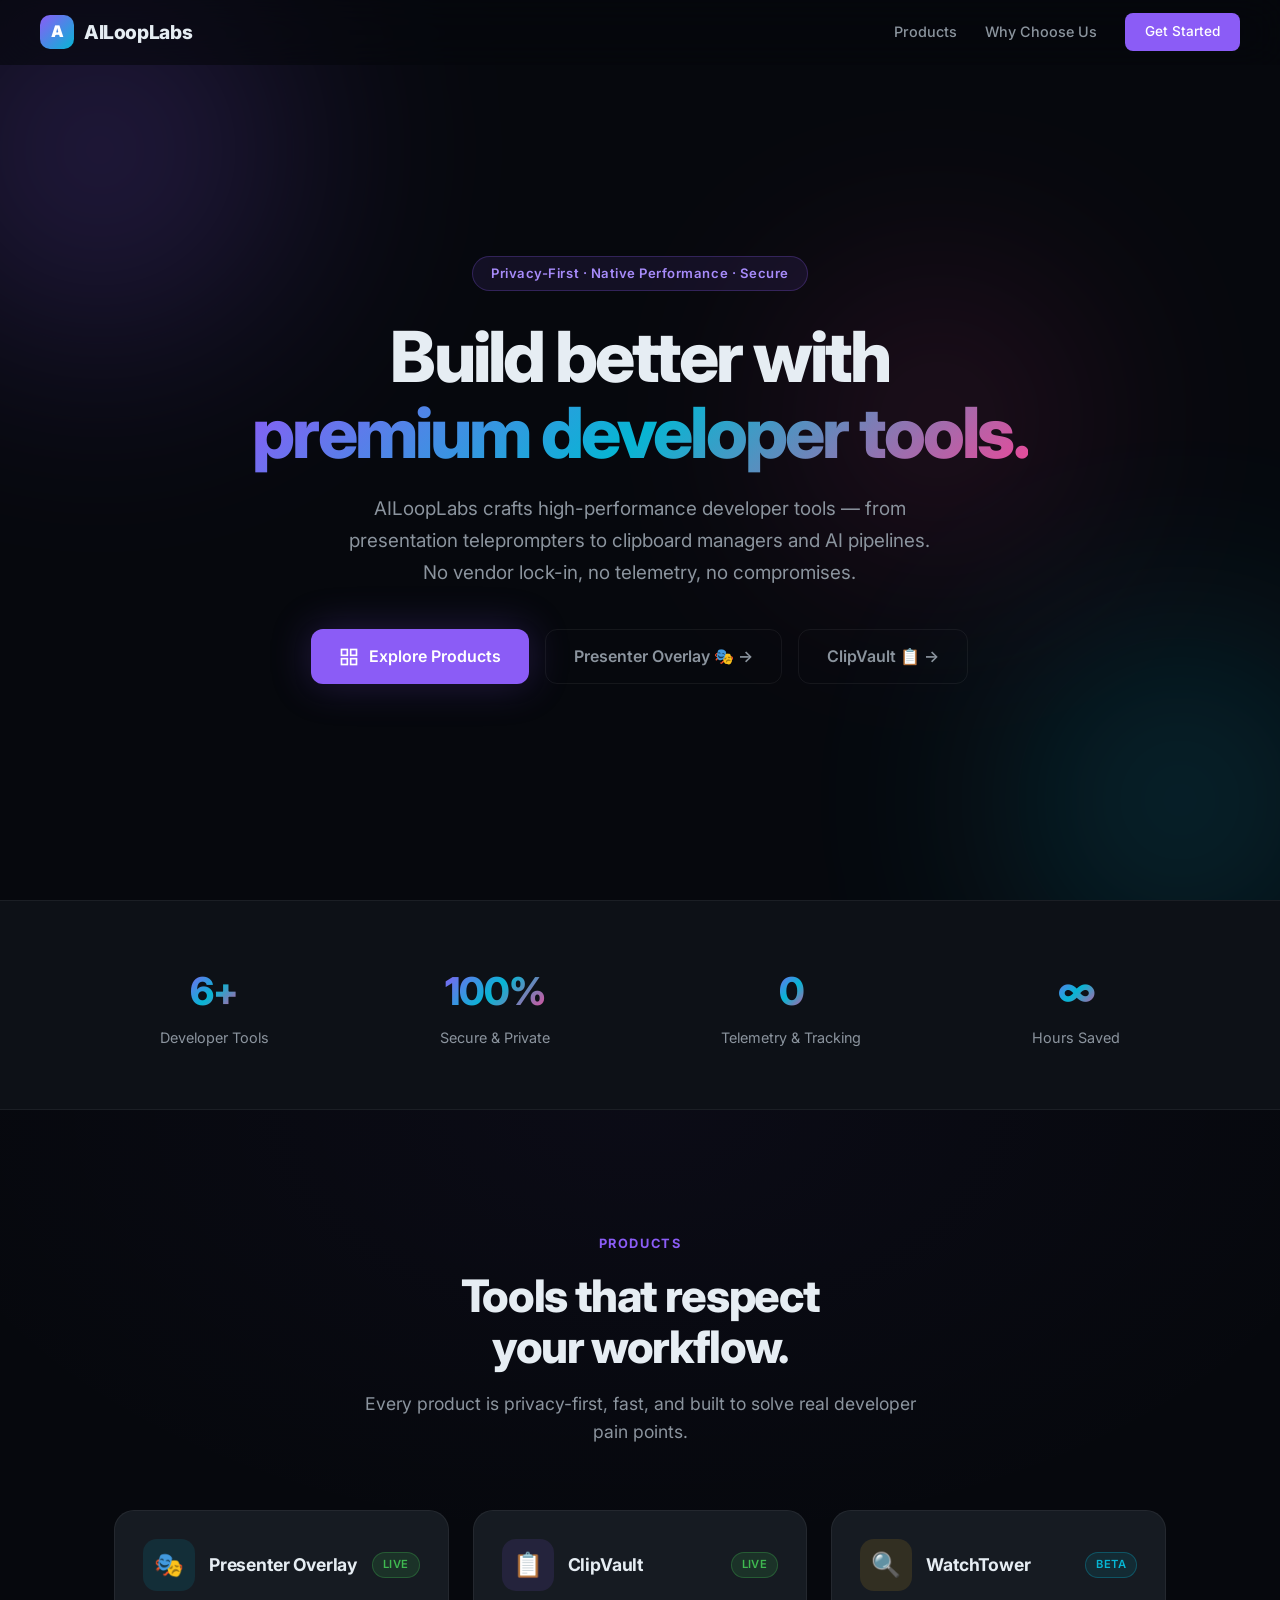
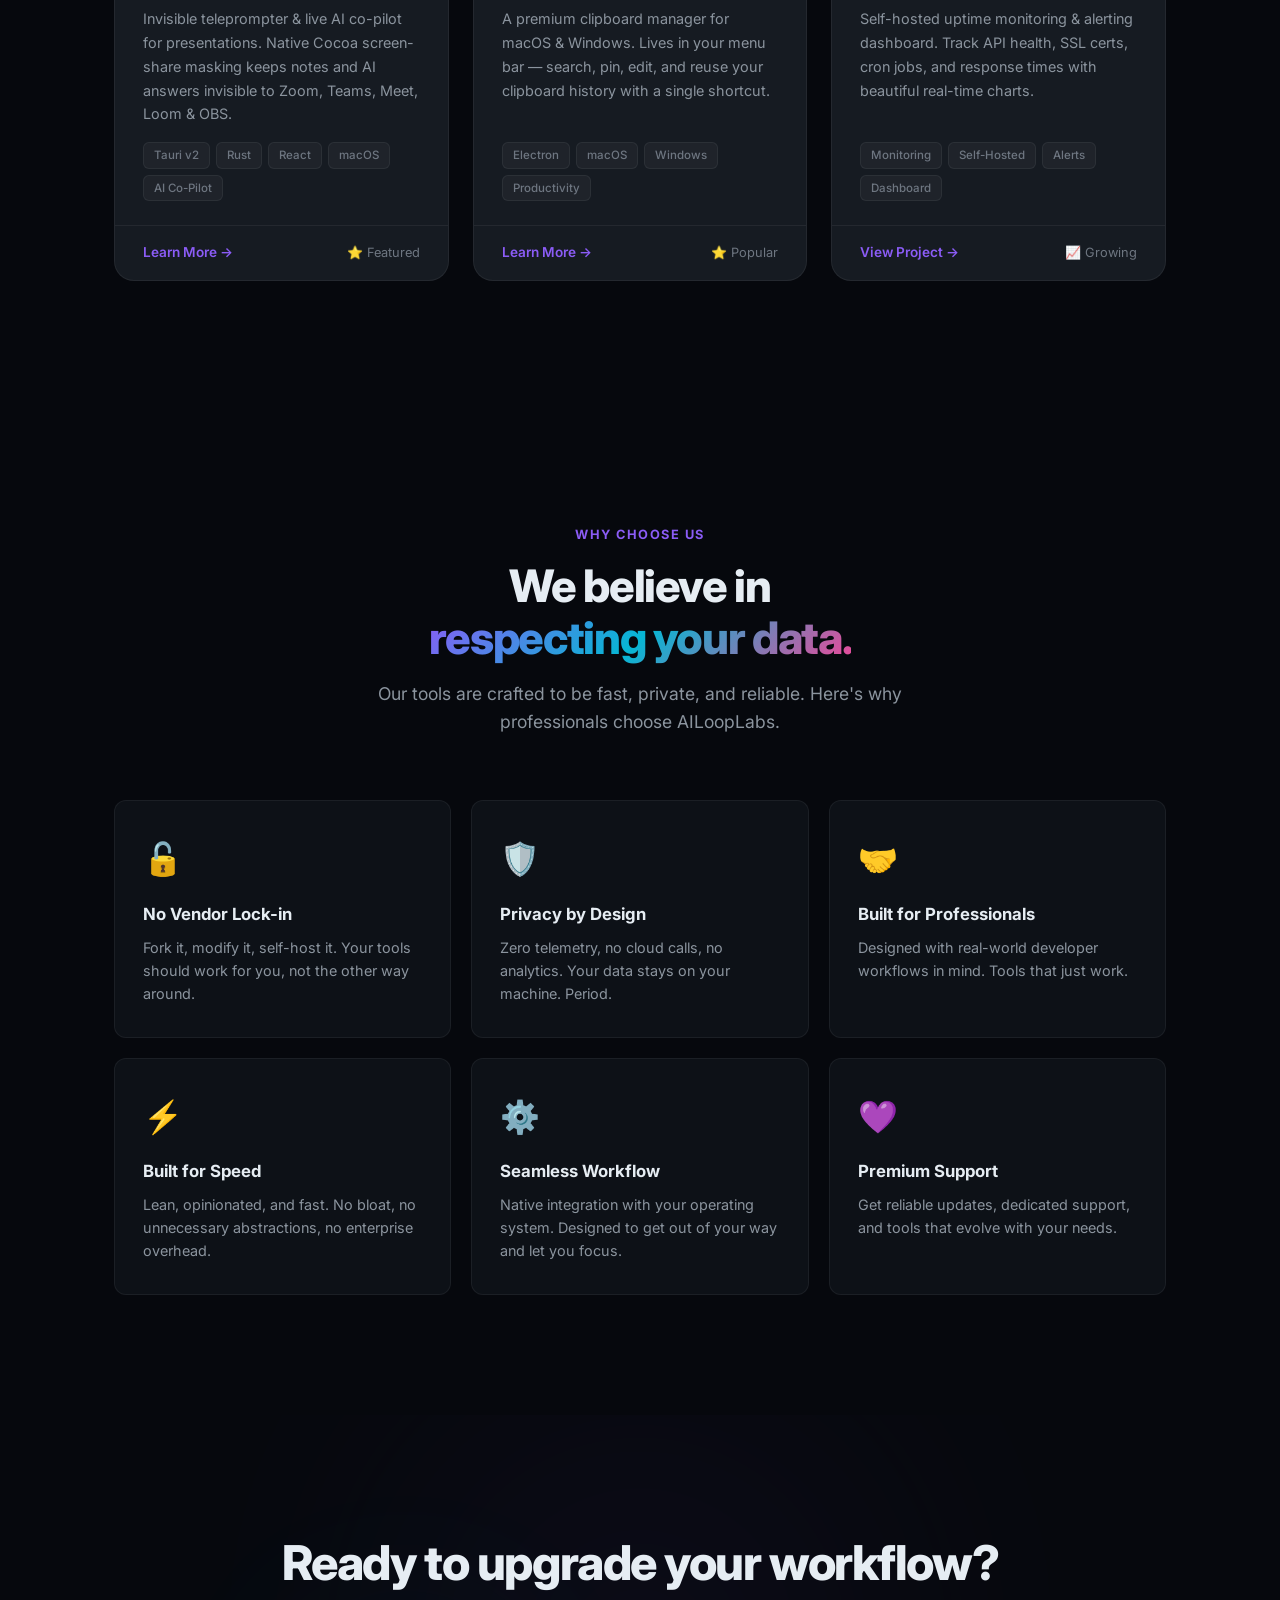
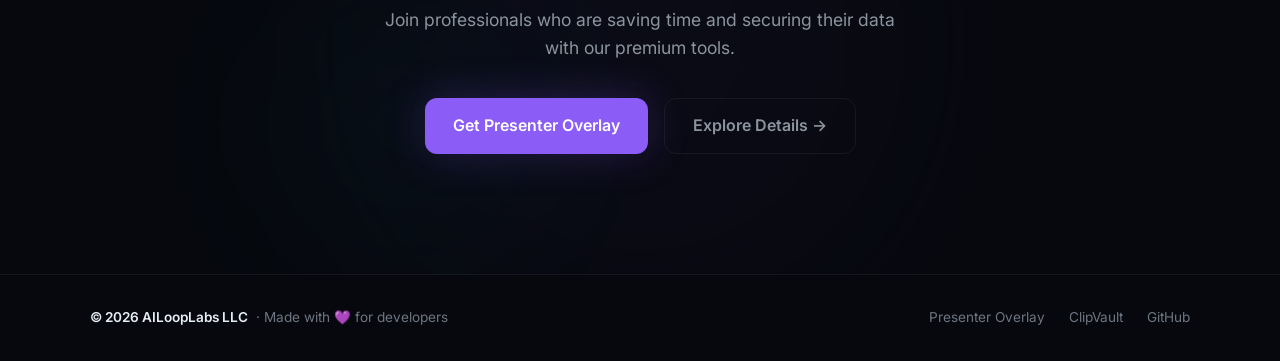
==== commit 5bc239ac: "Add Presenter Overlay to products on ailooplabs.com" ====
--- a/docs/index.html
+++ b/docs/index.html
@@ -32,6 +32,7 @@
                 AILoopLabs
             </a>
             <div class="nav-links">
+                <a href="#products">Products</a>
                 <a href="#why">Why Choose Us</a>
                 <a href="#cta" class="btn-nav-cta">Get Started</a>
             </div>
@@ -48,8 +49,8 @@
         <div class="hero-content">
             <div class="hero-badge">Privacy-First · Native Performance · Secure</div>
             <h1>Build better with<br><span class="gradient-text">premium developer tools.</span></h1>
-            <p class="hero-subtitle">AILoopLabs crafts high-performance developer tools — from clipboard managers
-                to AI pipelines. No vendor lock-in, no telemetry, no compromises.</p>
+            <p class="hero-subtitle">AILoopLabs crafts high-performance developer tools — from presentation teleprompters
+                to clipboard managers and AI pipelines. No vendor lock-in, no telemetry, no compromises.</p>
             <div class="hero-actions">
                 <a href="#products" class="btn btn-primary">
                     <svg viewBox="0 0 24 24" fill="none" stroke="currentColor" stroke-width="2" width="20" height="20">
@@ -60,8 +61,11 @@
                     </svg>
                     Explore Products
                 </a>
+                <a href="presenter-overlay.html" class="btn btn-ghost">
+                    Presenter Overlay 🎭 →
+                </a>
                 <a href="clipvault.html" class="btn btn-ghost">
-                    Discover ClipVault →
+                    ClipVault 📋 →
                 </a>
             </div>
         </div>
@@ -99,7 +103,31 @@
             </div>
             <div class="products-grid">
 
-                <!-- Product 1: ClipVault -->
+                <!-- Product 1: Presenter Overlay -->
+                <div class="product-card">
+                    <div class="product-card-header">
+                        <div class="product-icon ai">🎭</div>
+                        <h3>Presenter Overlay</h3>
+                        <span class="product-status status-live">Live</span>
+                    </div>
+                    <div class="product-card-body">
+                        <p>Invisible teleprompter & live AI co-pilot for presentations. Native Cocoa screen-share masking
+                            keeps notes and AI answers invisible to Zoom, Teams, Meet, Loom & OBS.</p>
+                        <div class="product-tags">
+                            <span class="product-tag">Tauri v2</span>
+                            <span class="product-tag">Rust</span>
+                            <span class="product-tag">React</span>
+                            <span class="product-tag">macOS</span>
+                            <span class="product-tag">AI Co-Pilot</span>
+                        </div>
+                    </div>
+                    <div class="product-card-footer">
+                        <a href="presenter-overlay.html" class="product-link">Learn More →</a>
+                        <span class="product-stars">⭐ Featured</span>
+                    </div>
+                </div>
+
+                <!-- Product 2: ClipVault -->
                 <div class="product-card">
                     <div class="product-card-header">
                         <div class="product-icon clipboard">📋</div>
@@ -118,11 +146,11 @@
                     </div>
                     <div class="product-card-footer">
                         <a href="clipvault.html" class="product-link">Learn More →</a>
-                        <span class="product-stars">⭐ Featured</span>
-                    </div>
-                </div>
-
-                <!-- Product 5: WatchTower -->
+                        <span class="product-stars">⭐ Popular</span>
+                    </div>
+                </div>
+
+                <!-- Product 3: WatchTower -->
                 <div class="product-card">
                     <div class="product-card-header">
                         <div class="product-icon monitor">🔍</div>
@@ -202,8 +230,8 @@
             <h2>Ready to upgrade your workflow?</h2>
             <p>Join professionals who are saving time and securing their data with our premium tools.</p>
             <div class="cta-actions">
-                <a href="clipvault.html#pricing" class="btn btn-primary">
-                    Get ClipVault
+                <a href="presenter-overlay.html" class="btn btn-primary">
+                    Get Presenter Overlay
                 </a>
                 <a href="#products" class="btn btn-ghost">Explore Details →</a>
             </div>
@@ -214,11 +242,12 @@
     <footer class="footer">
         <div class="footer-inner">
             <div class="footer-left">
-                <span>AILoopLabs LLC</span> · Made with 💜 for developers
+                <span>© 2026 AILoopLabs LLC</span> · Made with 💜 for developers
             </div>
             <div class="footer-right">
+                <a href="presenter-overlay.html">Presenter Overlay</a>
                 <a href="clipvault.html">ClipVault</a>
-                <a href="#">Blog</a>
+                <a href="https://github.com/ailooplabs/presenter-overlay" target="_blank" rel="noopener">GitHub</a>
             </div>
         </div>
     </footer>
@@ -254,4 +283,4 @@
     </script>
 </body>
 
-</html>+</html>
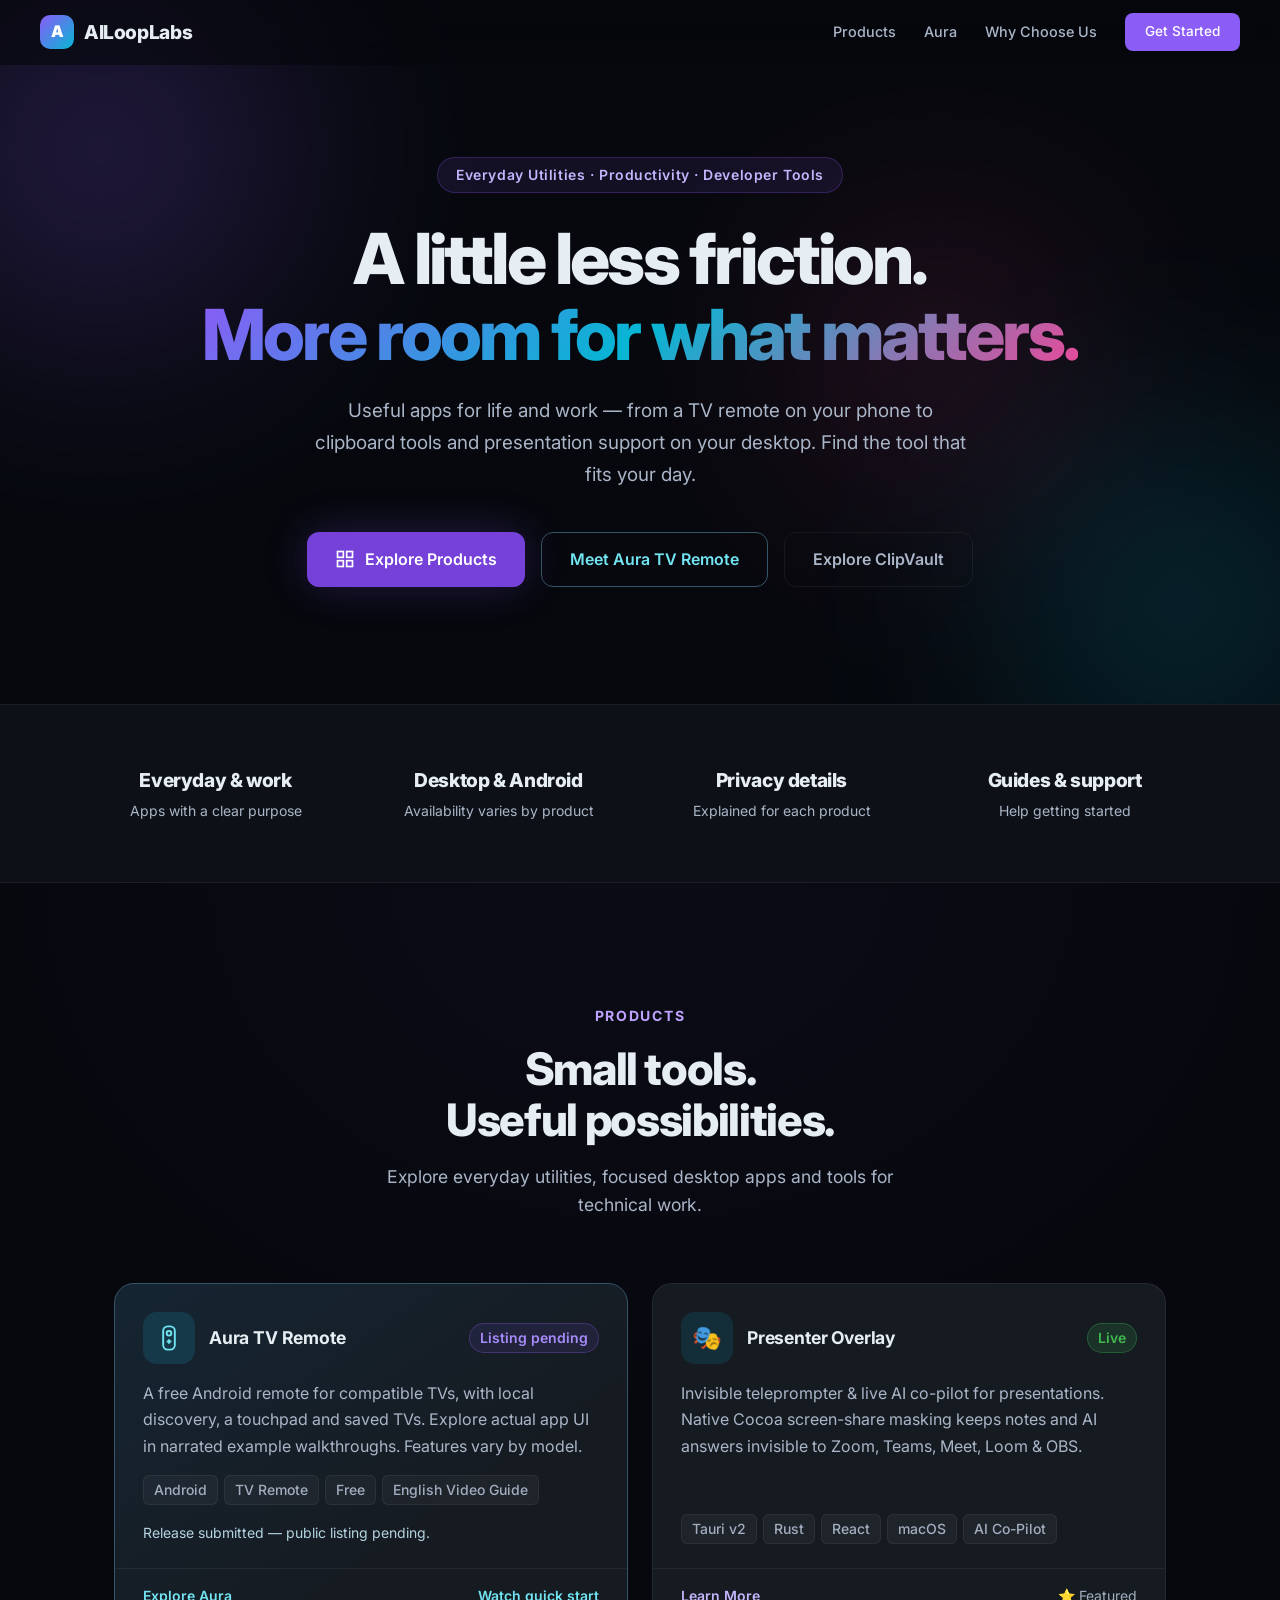
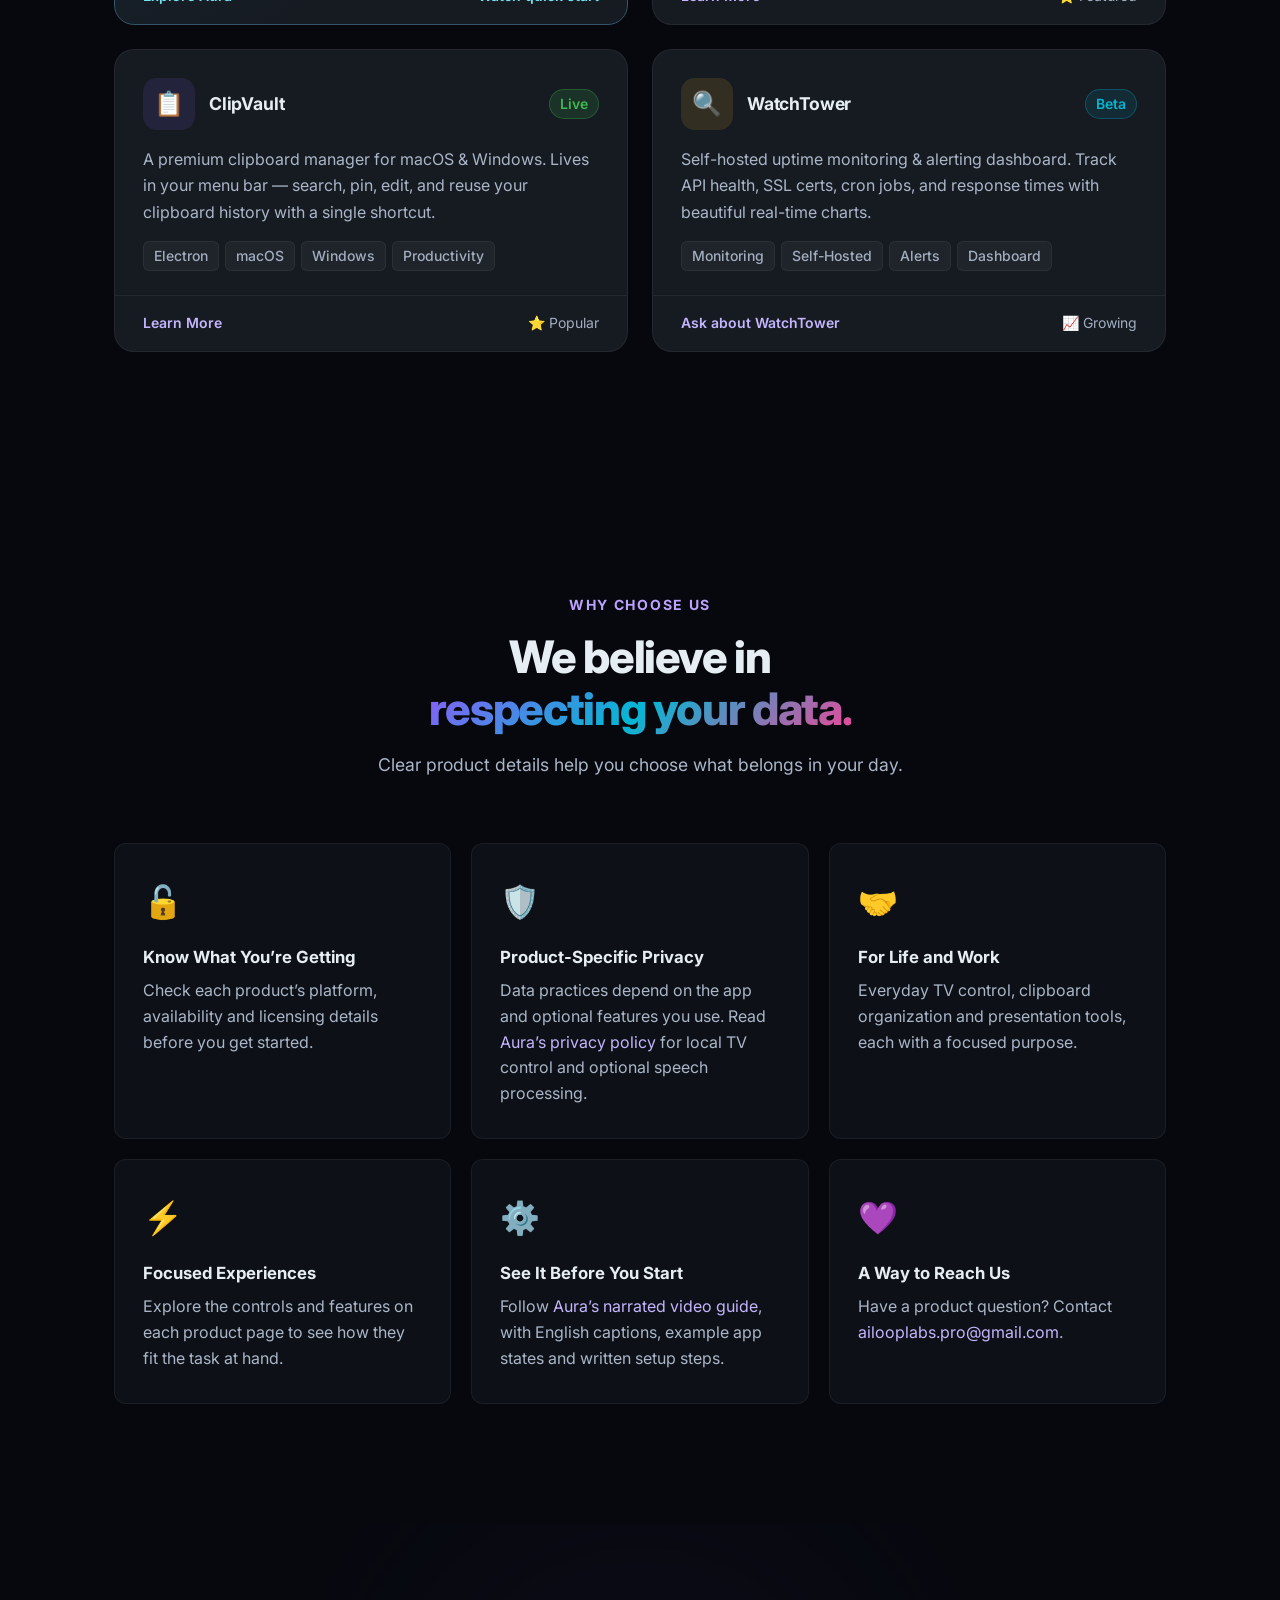
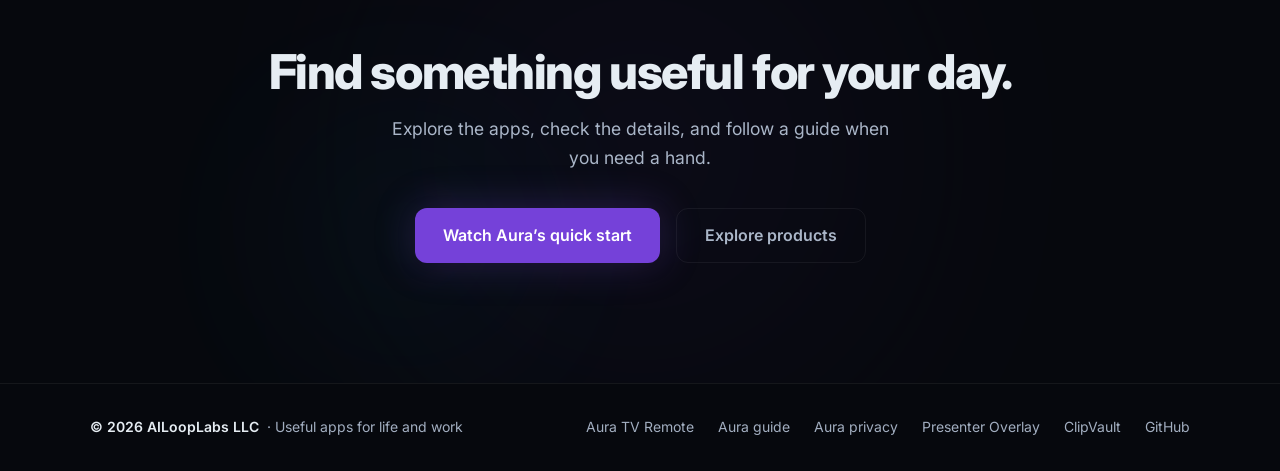
==== commit 767cd264: "feat(aura): add product page and narrated video manuals" ====
--- a/docs/index.html
+++ b/docs/index.html
@@ -5,14 +5,14 @@
     <meta charset="UTF-8">
     <meta name="viewport" content="width=device-width, initial-scale=1.0">
     <meta name="description"
-        content="AILoopLabs — Premium tools built for developers. Productivity, AI, data, and DevOps without compromises.">
+        content="AILoopLabs builds useful apps for everyday life and focused work. Explore Aura TV Remote, ClipVault, Presenter Overlay and developer tools.">
     <meta name="keywords"
-        content="developer tools, AI, productivity, data engineering, devops, commercial software">
+        content="Aura TV Remote, Android, useful apps, clipboard manager, presentation tools, developer tools">
     <meta name="author" content="AILoopLabs">
-    <meta property="og:title" content="AILoopLabs — Premium Tools for Developers">
-    <meta property="og:description" content="High-performance developer tools. No vendor lock-in. Just ship.">
+    <meta property="og:title" content="AILoopLabs — Useful Apps for Life &amp; Work">
+    <meta property="og:description" content="Everyday utilities and focused tools. Explore Aura TV Remote, ClipVault and Presenter Overlay.">
     <meta property="og:type" content="website">
-    <title>AILoopLabs — Premium Tools for Developers</title>
+    <title>AILoopLabs — Useful Apps for Life &amp; Work</title>
     <link rel="icon" type="image/svg+xml" href="favicon.svg">
     <link rel="icon" type="image/png" href="favicon.png">
     <link rel="apple-touch-icon" href="favicon.png">
@@ -23,22 +23,25 @@
     <link rel="stylesheet" href="ailooplabs.css">
 </head>
 
-<body>
+<body class="home-page" id="top">
+    <a href="#main" class="skip-link">Skip to content</a>
     <!-- ═══ Navigation ═══ -->
     <nav class="nav" id="nav">
         <div class="nav-inner">
-            <a href="#" class="nav-logo">
+            <a href="#top" class="nav-logo">
                 <div class="logo-icon">A</div>
                 AILoopLabs
             </a>
             <div class="nav-links">
                 <a href="#products">Products</a>
+                <a href="aura-tv-remote.html">Aura</a>
                 <a href="#why">Why Choose Us</a>
                 <a href="#cta" class="btn-nav-cta">Get Started</a>
             </div>
         </div>
     </nav>
 
+    <main id="main">
     <!-- ═══ Hero Section ═══ -->
     <section class="hero">
         <div class="hero-bg">
@@ -47,13 +50,13 @@
             <div class="orb orb-3"></div>
         </div>
         <div class="hero-content">
-            <div class="hero-badge">Privacy-First · Native Performance · Secure</div>
-            <h1>Build better with<br><span class="gradient-text">premium developer tools.</span></h1>
-            <p class="hero-subtitle">AILoopLabs crafts high-performance developer tools — from presentation teleprompters
-                to clipboard managers and AI pipelines. No vendor lock-in, no telemetry, no compromises.</p>
+            <div class="hero-badge">Everyday Utilities · Productivity · Developer Tools</div>
+            <h1>A little less friction.<br><span class="gradient-text">More room for what matters.</span></h1>
+            <p class="hero-subtitle">Useful apps for life and work — from a TV remote on your phone to clipboard
+                tools and presentation support on your desktop. Find the tool that fits your day.</p>
             <div class="hero-actions">
                 <a href="#products" class="btn btn-primary">
-                    <svg viewBox="0 0 24 24" fill="none" stroke="currentColor" stroke-width="2" width="20" height="20">
+                    <svg aria-hidden="true" viewBox="0 0 24 24" fill="none" stroke="currentColor" stroke-width="2" width="20" height="20">
                         <rect x="3" y="3" width="7" height="7" />
                         <rect x="14" y="3" width="7" height="7" />
                         <rect x="3" y="14" width="7" height="7" />
@@ -61,11 +64,11 @@
                     </svg>
                     Explore Products
                 </a>
-                <a href="presenter-overlay.html" class="btn btn-ghost">
-                    Presenter Overlay 🎭 →
+                <a href="aura-tv-remote.html" class="btn btn-ghost home-aura-link">
+                    Meet Aura TV Remote
                 </a>
                 <a href="clipvault.html" class="btn btn-ghost">
-                    ClipVault 📋 →
+                    Explore ClipVault
                 </a>
             </div>
         </div>
@@ -75,20 +78,20 @@
     <section class="stats-bar">
         <div class="stats-inner">
             <div class="stat">
-                <div class="stat-value"><span class="gradient-text">6+</span></div>
-                <div class="stat-label">Developer Tools</div>
-            </div>
-            <div class="stat">
-                <div class="stat-value"><span class="gradient-text">100%</span></div>
-                <div class="stat-label">Secure & Private</div>
-            </div>
-            <div class="stat">
-                <div class="stat-value"><span class="gradient-text">0</span></div>
-                <div class="stat-label">Telemetry & Tracking</div>
-            </div>
-            <div class="stat">
-                <div class="stat-value"><span class="gradient-text">∞</span></div>
-                <div class="stat-label">Hours Saved</div>
+                <div class="stat-value">Everyday &amp; work</div>
+                <div class="stat-label">Apps with a clear purpose</div>
+            </div>
+            <div class="stat">
+                <div class="stat-value">Desktop &amp; Android</div>
+                <div class="stat-label">Availability varies by product</div>
+            </div>
+            <div class="stat">
+                <div class="stat-value">Privacy details</div>
+                <div class="stat-label">Explained for each product</div>
+            </div>
+            <div class="stat">
+                <div class="stat-value">Guides &amp; support</div>
+                <div class="stat-label">Help getting started</div>
             </div>
         </div>
     </section>
@@ -98,10 +101,25 @@
         <div class="section-inner">
             <div class="section-header">
                 <span class="section-label">Products</span>
-                <h2>Tools that respect<br>your workflow.</h2>
-                <p>Every product is privacy-first, fast, and built to solve real developer pain points.</p>
+                <h2>Small tools.<br>Useful possibilities.</h2>
+                <p>Explore everyday utilities, focused desktop apps and tools for technical work.</p>
             </div>
             <div class="products-grid">
+
+                <article class="product-card aura-product-card">
+                    <div class="product-card-header">
+                        <div class="product-icon aura-icon" aria-hidden="true"><svg viewBox="0 0 24 24" width="28" height="28" fill="none" stroke="currentColor" stroke-width="1.6"><rect x="7" y="2" width="10" height="20" rx="4"/><circle cx="12" cy="8" r="2"/><path d="M10 15h4M12 13v4"/></svg></div>
+                        <h3>Aura TV Remote</h3>
+                        <span class="product-status status-soon">Listing pending</span>
+                    </div>
+                    <div class="product-card-body">
+                        <p>A free Android remote for compatible TVs, with local discovery, a touchpad and saved TVs.
+                            Explore actual app UI in narrated example walkthroughs. Features vary by model.</p>
+                        <div class="product-tags"><span class="product-tag">Android</span><span class="product-tag">TV Remote</span><span class="product-tag">Free</span><span class="product-tag">English Video Guide</span></div>
+                        <p class="aura-release-note">Release submitted — public listing pending.</p>
+                    </div>
+                    <div class="product-card-footer"><a href="aura-tv-remote.html" class="product-link">Explore Aura</a><a href="aura-tv-remote-guide.html" class="product-link">Watch quick start</a></div>
+                </article>
 
                 <!-- Product 1: Presenter Overlay -->
                 <div class="product-card">
@@ -122,7 +140,7 @@
                         </div>
                     </div>
                     <div class="product-card-footer">
-                        <a href="presenter-overlay.html" class="product-link">Learn More →</a>
+                        <a href="presenter-overlay.html" class="product-link">Learn More</a>
                         <span class="product-stars">⭐ Featured</span>
                     </div>
                 </div>
@@ -145,7 +163,7 @@
                         </div>
                     </div>
                     <div class="product-card-footer">
-                        <a href="clipvault.html" class="product-link">Learn More →</a>
+                        <a href="clipvault.html" class="product-link">Learn More</a>
                         <span class="product-stars">⭐ Popular</span>
                     </div>
                 </div>
@@ -168,7 +186,7 @@
                         </div>
                     </div>
                     <div class="product-card-footer">
-                        <a href="#" class="product-link">View Project →</a>
+                        <a href="mailto:ailooplabs.pro@gmail.com?subject=WatchTower%20information" class="product-link">Ask about WatchTower</a>
                         <span class="product-stars">📈 Growing</span>
                     </div>
                 </div>
@@ -183,38 +201,38 @@
             <div class="section-header">
                 <span class="section-label">Why Choose Us</span>
                 <h2>We believe in<br><span class="gradient-text">respecting your data.</span></h2>
-                <p>Our tools are crafted to be fast, private, and reliable. Here's why professionals choose AILoopLabs.</p>
+                <p>Clear product details help you choose what belongs in your day.</p>
             </div>
             <div class="why-grid">
                 <div class="why-card">
                     <div class="why-emoji">🔓</div>
-                    <h3>No Vendor Lock-in</h3>
-                    <p>Fork it, modify it, self-host it. Your tools should work for you, not the other way around.</p>
+                    <h3>Know What You’re Getting</h3>
+                    <p>Check each product’s platform, availability and licensing details before you get started.</p>
                 </div>
                 <div class="why-card">
                     <div class="why-emoji">🛡️</div>
-                    <h3>Privacy by Design</h3>
-                    <p>Zero telemetry, no cloud calls, no analytics. Your data stays on your machine. Period.</p>
+                    <h3>Product-Specific Privacy</h3>
+                    <p>Data practices depend on the app and optional features you use. Read <a href="aura-privacy.html">Aura’s privacy policy</a> for local TV control and optional speech processing.</p>
                 </div>
                 <div class="why-card">
                     <div class="why-emoji">🤝</div>
-                    <h3>Built for Professionals</h3>
-                    <p>Designed with real-world developer workflows in mind. Tools that just work.</p>
+                    <h3>For Life and Work</h3>
+                    <p>Everyday TV control, clipboard organization and presentation tools, each with a focused purpose.</p>
                 </div>
                 <div class="why-card">
                     <div class="why-emoji">⚡</div>
-                    <h3>Built for Speed</h3>
-                    <p>Lean, opinionated, and fast. No bloat, no unnecessary abstractions, no enterprise overhead.</p>
+                    <h3>Focused Experiences</h3>
+                    <p>Explore the controls and features on each product page to see how they fit the task at hand.</p>
                 </div>
                 <div class="why-card">
                     <div class="why-emoji">⚙️</div>
-                    <h3>Seamless Workflow</h3>
-                    <p>Native integration with your operating system. Designed to get out of your way and let you focus.</p>
+                    <h3>See It Before You Start</h3>
+                    <p>Follow <a href="aura-tv-remote-guide.html">Aura’s narrated video guide</a>, with English captions, example app states and written setup steps.</p>
                 </div>
                 <div class="why-card">
                     <div class="why-emoji">💜</div>
-                    <h3>Premium Support</h3>
-                    <p>Get reliable updates, dedicated support, and tools that evolve with your needs.</p>
+                    <h3>A Way to Reach Us</h3>
+                    <p>Have a product question? Contact <a href="mailto:ailooplabs.pro@gmail.com">ailooplabs.pro@gmail.com</a>.</p>
                 </div>
             </div>
         </div>
@@ -227,24 +245,28 @@
             <div class="orb orb-5"></div>
         </div>
         <div class="section-inner">
-            <h2>Ready to upgrade your workflow?</h2>
-            <p>Join professionals who are saving time and securing their data with our premium tools.</p>
+            <h2>Find something useful for your day.</h2>
+            <p>Explore the apps, check the details, and follow a guide when you need a hand.</p>
             <div class="cta-actions">
-                <a href="presenter-overlay.html" class="btn btn-primary">
-                    Get Presenter Overlay
-                </a>
-                <a href="#products" class="btn btn-ghost">Explore Details →</a>
-            </div>
-        </div>
-    </section>
+                <a href="aura-tv-remote-guide.html" class="btn btn-primary">
+                    Watch Aura’s quick start
+                </a>
+                <a href="#products" class="btn btn-ghost">Explore products</a>
+            </div>
+        </div>
+    </section>
+    </main>
 
     <!-- ═══ Footer ═══ -->
     <footer class="footer">
         <div class="footer-inner">
             <div class="footer-left">
-                <span>© 2026 AILoopLabs LLC</span> · Made with 💜 for developers
+                <span>© 2026 AILoopLabs LLC</span> · Useful apps for life and work
             </div>
             <div class="footer-right">
+                <a href="aura-tv-remote.html">Aura TV Remote</a>
+                <a href="aura-tv-remote-guide.html">Aura guide</a>
+                <a href="aura-privacy.html">Aura privacy</a>
                 <a href="presenter-overlay.html">Presenter Overlay</a>
                 <a href="clipvault.html">ClipVault</a>
                 <a href="https://github.com/ailooplabs/presenter-overlay" target="_blank" rel="noopener">GitHub</a>
@@ -259,27 +281,6 @@
             nav.classList.toggle('scrolled', window.scrollY > 20);
         });
 
-        // Smooth scroll for anchor links
-        document.querySelectorAll('a[href^="#"]').forEach(a => {
-            a.addEventListener('click', e => {
-                e.preventDefault();
-                const target = document.querySelector(a.getAttribute('href'));
-                if (target) target.scrollIntoView({ behavior: 'smooth', block: 'start' });
-            });
-        });
-
-        // Animate elements on scroll
-        const observer = new IntersectionObserver((entries) => {
-            entries.forEach(entry => {
-                if (entry.isIntersecting) {
-                    entry.target.classList.add('visible');
-                }
-            });
-        }, { threshold: 0.1 });
-
-        document.querySelectorAll('.product-card, .why-card').forEach(el => {
-            observer.observe(el);
-        });
     </script>
 </body>
 
--- a/docs/ailooplabs.css
+++ b/docs/ailooplabs.css
@@ -1,5 +1,5 @@
 /* ═══════════════════════════════════════════
-   AILoopLabs – Open Source Product Showcase
+   AILoopLabs – Product Showcase
    Same palette as ClipVault dark theme
    ═══════════════════════════════════════════ */
 
@@ -744,4 +744,61 @@
         flex-direction: column;
         align-items: center;
     }
-}+}
+
+/* Homepage additions, scoped to preserve the existing product pages. */
+.home-page {
+    --text-secondary: #aab6c8;
+    --text-tertiary: #a2aec0;
+    font-size: 1rem;
+}
+.home-page :focus-visible { outline: 3px solid #72e5f3; outline-offset: 5px; }
+.home-page .skip-link { position: fixed; top: 1rem; left: 1rem; z-index: 200; padding: .7rem 1rem; background: #e6edf3; color: #06080d; transform: translateY(-200%); }
+.home-page .skip-link:focus { transform: none; }
+.home-page .hero { min-height: 44rem; }
+.home-page .hero-content { max-width: 900px; }
+.home-page .hero-badge { color: #c4b5fd; font-size: .875rem; }
+.home-page .hero-subtitle { max-width: 660px; }
+.home-page .btn-primary { background: #7541d9; }
+.home-page .btn-primary:hover { background: #6332c1; }
+.home-page .stats-inner { display: grid; grid-template-columns: repeat(4, minmax(0, 1fr)); gap: 2rem; }
+.home-page .stat-value { font-size: 1.2rem; letter-spacing: -.02em; }
+.home-page .stat-label, .home-page .section-label { font-size: .875rem; }
+.home-page .products-grid { grid-template-columns: repeat(2, minmax(0, 1fr)); }
+.home-page .product-card { opacity: 1; transform: none; }
+.home-page .product-card-header { flex-wrap: wrap; }
+.home-page .product-card-header .product-status { font-size: .875rem; text-transform: none; letter-spacing: 0; }
+.home-page .product-card-body p, .home-page .why-card p { font-size: 1rem; }
+.home-page .product-tag, .home-page .product-stars, .home-page .product-link { font-size: .875rem; }
+.home-page .product-link, .home-page .why-card a { color: #c4b5fd; }
+.home-page .section-label { color: #bda3ff; }
+.home-page .aura-product-card { border-color: #355568; background: linear-gradient(145deg, #152532, #161b22 65%); }
+.home-page .aura-icon { background: #163949; color: #72e5f3; }
+.home-page .aura-product-card .product-link { color: #72e5f3; }
+.home-page .aura-product-card .aura-release-note { font-size: .875rem; margin-top: 1rem; color: #b5d4e1; flex: 0; }
+.home-page .home-aura-link { border-color: #355568; color: #72e5f3; }
+.home-page .product-card-footer { flex-wrap: wrap; gap: .8rem; }
+.home-page .why-card { opacity: 1; transform: none; }
+.home-page .why-card a { overflow-wrap: anywhere; }
+.home-page .footer-inner { align-items: start; gap: 2rem; }
+.home-page .footer-left, .home-page .footer-right { flex-wrap: wrap; }
+.home-page .footer-left { font-size: .875rem; }
+.home-page .footer-right { max-width: 38rem; gap: .8rem 1.5rem; }
+.home-page .footer-right a { font-size: .875rem; }
+@media (max-width: 900px) {
+    .home-page .stats-inner { grid-template-columns: repeat(2, minmax(0, 1fr)); }
+}
+@media (max-width: 640px) {
+    .home-page .products-grid { grid-template-columns: 1fr; }
+    .home-page .nav-inner { height: auto; min-height: 64px; flex-wrap: wrap; padding-block: .75rem; gap: .7rem; }
+    .home-page .nav-links { width: 100%; gap: 1rem; flex-wrap: wrap; }
+    .home-page .nav-links a:not(.btn-nav-cta) { display: inline-flex; }
+    .home-page .nav-links a { font-size: .875rem; }
+    .home-page .nav-links .btn-nav-cta { display: none; }
+    .home-page .hero { padding-top: 10rem; min-height: auto; }
+    .home-page .footer-right { justify-content: center; }
+}
+@media (prefers-reduced-motion: reduce) {
+    html:has(.home-page) { scroll-behavior: auto; }
+    .home-page *, .home-page *::before, .home-page *::after { animation: none !important; transition: none !important; scroll-behavior: auto !important; }
+}
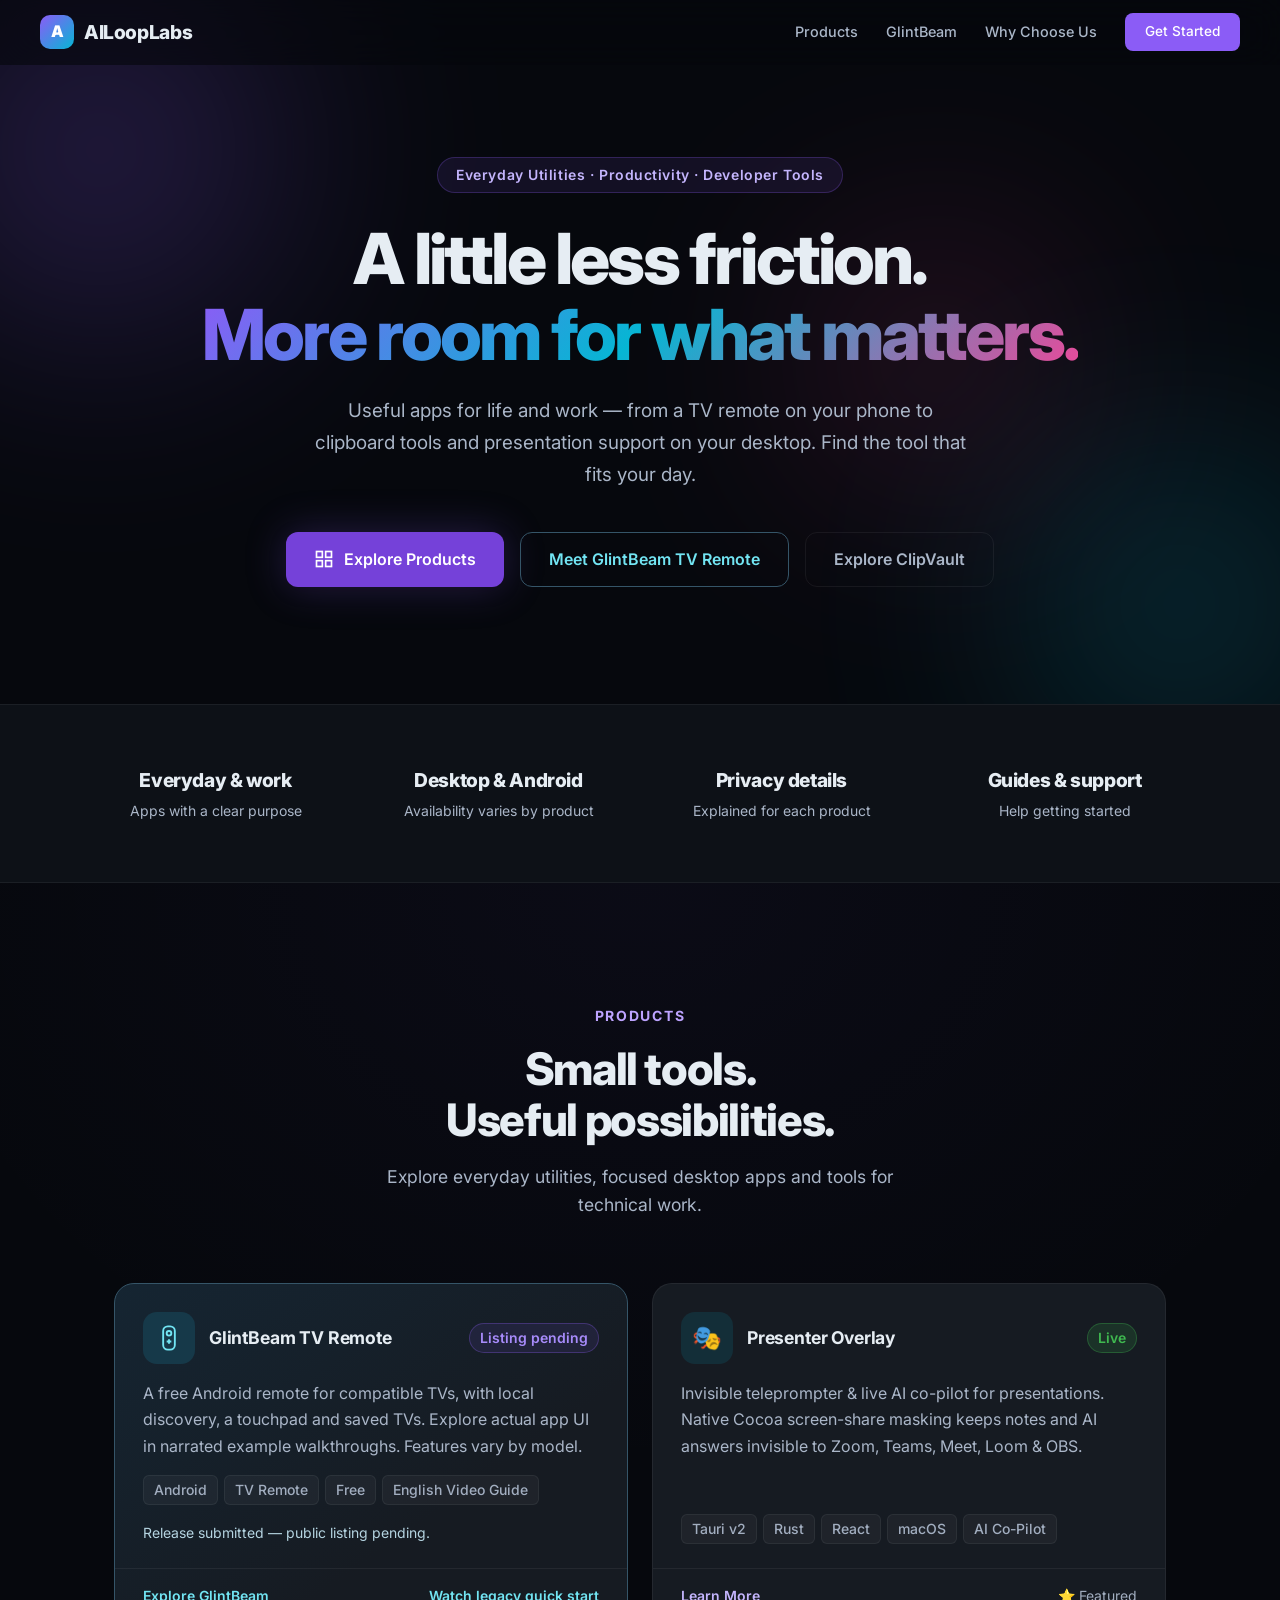
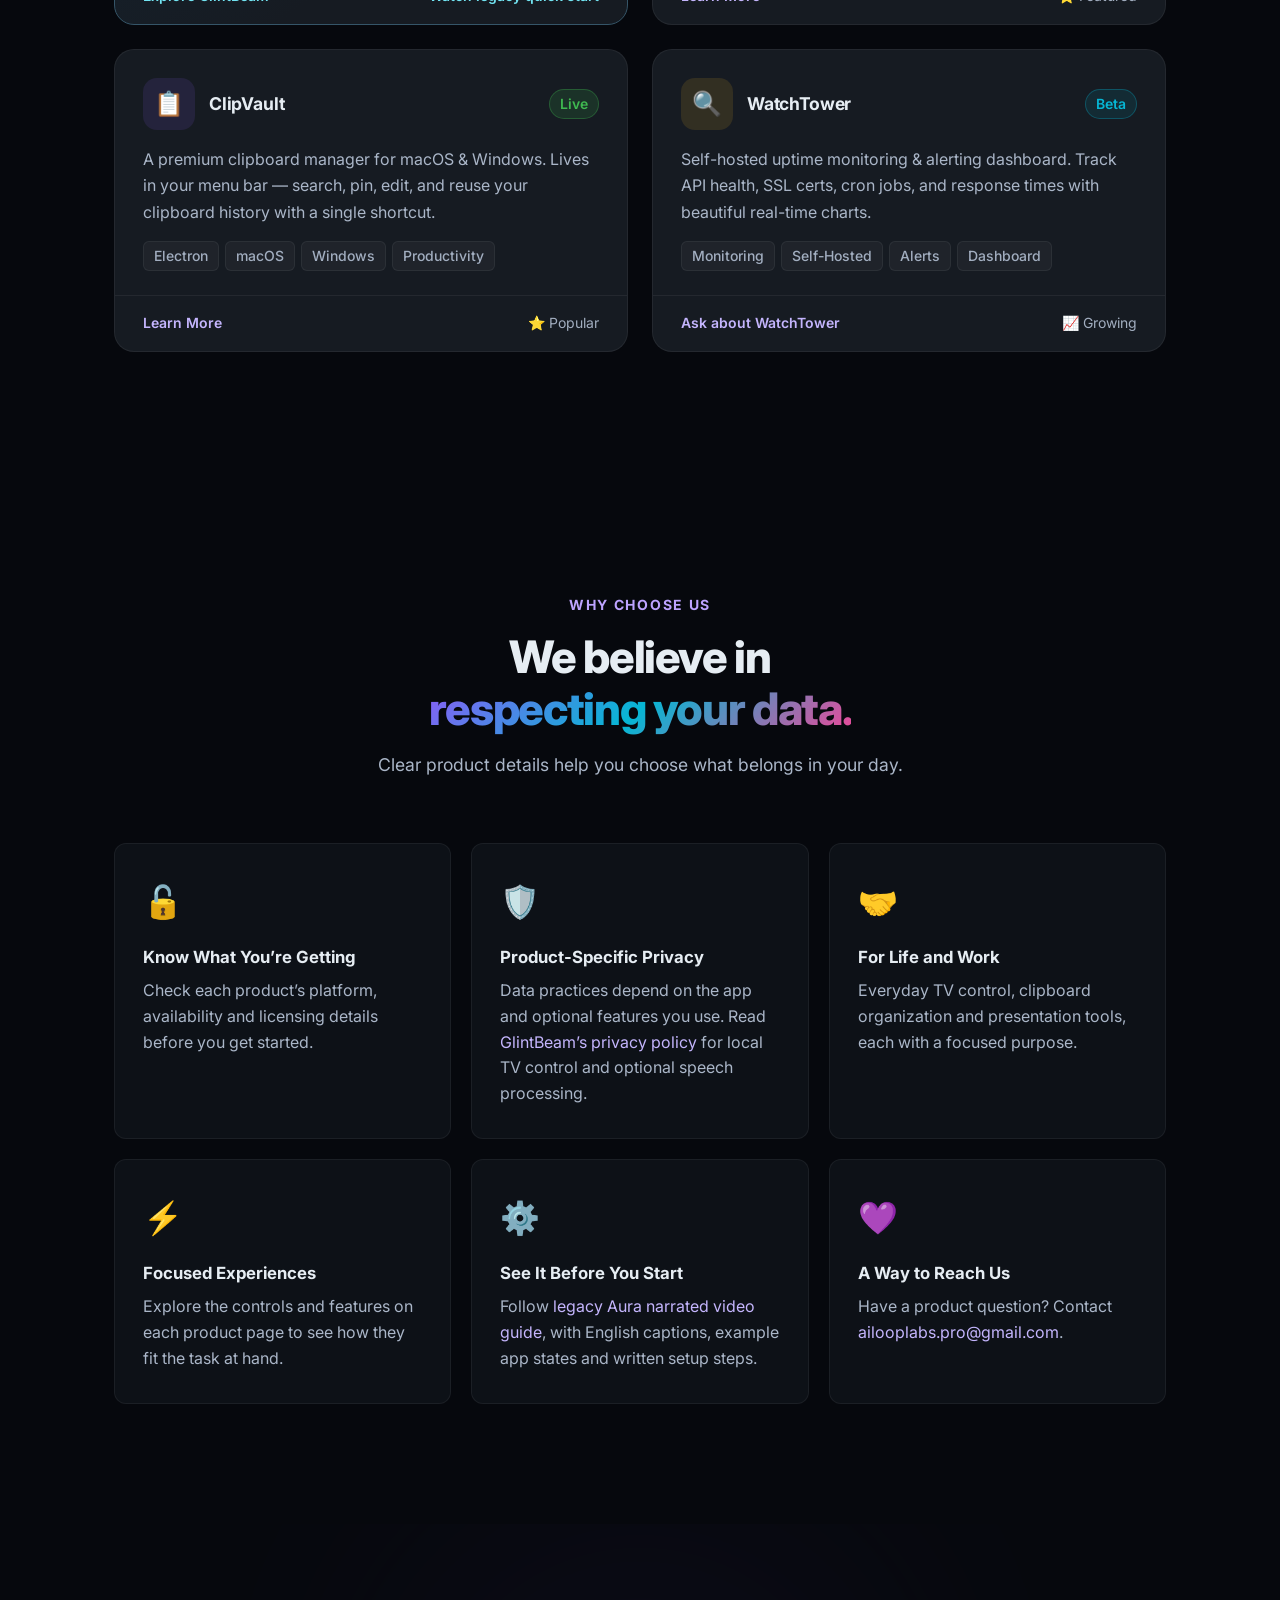
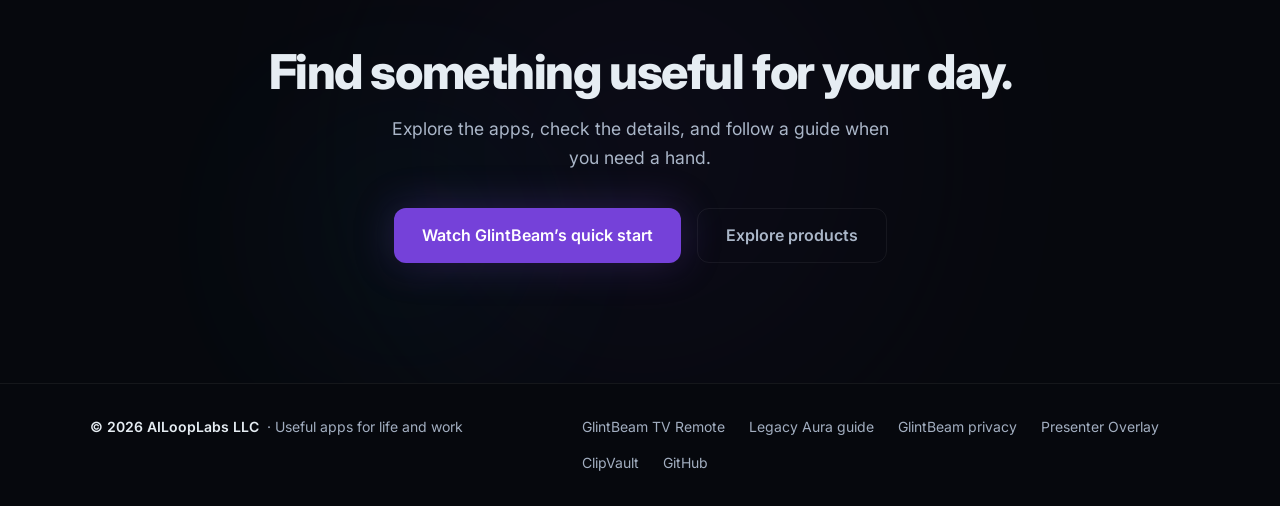
==== commit 82436c18: "Rebrand current product pages and policies as GlintBeam" ====
--- a/docs/index.html
+++ b/docs/index.html
@@ -5,12 +5,12 @@
     <meta charset="UTF-8">
     <meta name="viewport" content="width=device-width, initial-scale=1.0">
     <meta name="description"
-        content="AILoopLabs builds useful apps for everyday life and focused work. Explore Aura TV Remote, ClipVault, Presenter Overlay and developer tools.">
+        content="AILoopLabs builds useful apps for everyday life and focused work. Explore GlintBeam TV Remote, ClipVault, Presenter Overlay and developer tools.">
     <meta name="keywords"
-        content="Aura TV Remote, Android, useful apps, clipboard manager, presentation tools, developer tools">
+        content="GlintBeam TV Remote, Android, useful apps, clipboard manager, presentation tools, developer tools">
     <meta name="author" content="AILoopLabs">
     <meta property="og:title" content="AILoopLabs — Useful Apps for Life &amp; Work">
-    <meta property="og:description" content="Everyday utilities and focused tools. Explore Aura TV Remote, ClipVault and Presenter Overlay.">
+    <meta property="og:description" content="Everyday utilities and focused tools. Explore GlintBeam TV Remote, ClipVault and Presenter Overlay.">
     <meta property="og:type" content="website">
     <title>AILoopLabs — Useful Apps for Life &amp; Work</title>
     <link rel="icon" type="image/svg+xml" href="favicon.svg">
@@ -20,7 +20,7 @@
     <link rel="preconnect" href="https://fonts.gstatic.com" crossorigin>
     <link href="https://fonts.googleapis.com/css2?family=Inter:wght@300;400;500;600;700;800;900&display=swap"
         rel="stylesheet">
-    <link rel="stylesheet" href="ailooplabs.css">
+    <link rel="stylesheet" href="ailooplabs.css?v=20261120">
 </head>
 
 <body class="home-page" id="top">
@@ -34,7 +34,7 @@
             </a>
             <div class="nav-links">
                 <a href="#products">Products</a>
-                <a href="aura-tv-remote.html">Aura</a>
+                <a href="aura-tv-remote.html">GlintBeam</a>
                 <a href="#why">Why Choose Us</a>
                 <a href="#cta" class="btn-nav-cta">Get Started</a>
             </div>
@@ -65,7 +65,7 @@
                     Explore Products
                 </a>
                 <a href="aura-tv-remote.html" class="btn btn-ghost home-aura-link">
-                    Meet Aura TV Remote
+                    Meet GlintBeam TV Remote
                 </a>
                 <a href="clipvault.html" class="btn btn-ghost">
                     Explore ClipVault
@@ -109,7 +109,7 @@
                 <article class="product-card aura-product-card">
                     <div class="product-card-header">
                         <div class="product-icon aura-icon" aria-hidden="true"><svg viewBox="0 0 24 24" width="28" height="28" fill="none" stroke="currentColor" stroke-width="1.6"><rect x="7" y="2" width="10" height="20" rx="4"/><circle cx="12" cy="8" r="2"/><path d="M10 15h4M12 13v4"/></svg></div>
-                        <h3>Aura TV Remote</h3>
+                        <h3>GlintBeam TV Remote</h3>
                         <span class="product-status status-soon">Listing pending</span>
                     </div>
                     <div class="product-card-body">
@@ -118,7 +118,7 @@
                         <div class="product-tags"><span class="product-tag">Android</span><span class="product-tag">TV Remote</span><span class="product-tag">Free</span><span class="product-tag">English Video Guide</span></div>
                         <p class="aura-release-note">Release submitted — public listing pending.</p>
                     </div>
-                    <div class="product-card-footer"><a href="aura-tv-remote.html" class="product-link">Explore Aura</a><a href="aura-tv-remote-guide.html" class="product-link">Watch quick start</a></div>
+                    <div class="product-card-footer"><a href="aura-tv-remote.html" class="product-link">Explore GlintBeam</a><a href="aura-tv-remote-guide.html" class="product-link">Watch legacy quick start</a></div>
                 </article>
 
                 <!-- Product 1: Presenter Overlay -->
@@ -212,7 +212,7 @@
                 <div class="why-card">
                     <div class="why-emoji">🛡️</div>
                     <h3>Product-Specific Privacy</h3>
-                    <p>Data practices depend on the app and optional features you use. Read <a href="aura-privacy.html">Aura’s privacy policy</a> for local TV control and optional speech processing.</p>
+                    <p>Data practices depend on the app and optional features you use. Read <a href="aura-privacy.html">GlintBeam’s privacy policy</a> for local TV control and optional speech processing.</p>
                 </div>
                 <div class="why-card">
                     <div class="why-emoji">🤝</div>
@@ -227,7 +227,7 @@
                 <div class="why-card">
                     <div class="why-emoji">⚙️</div>
                     <h3>See It Before You Start</h3>
-                    <p>Follow <a href="aura-tv-remote-guide.html">Aura’s narrated video guide</a>, with English captions, example app states and written setup steps.</p>
+                    <p>Follow <a href="aura-tv-remote-guide.html">legacy Aura narrated video guide</a>, with English captions, example app states and written setup steps.</p>
                 </div>
                 <div class="why-card">
                     <div class="why-emoji">💜</div>
@@ -249,7 +249,7 @@
             <p>Explore the apps, check the details, and follow a guide when you need a hand.</p>
             <div class="cta-actions">
                 <a href="aura-tv-remote-guide.html" class="btn btn-primary">
-                    Watch Aura’s quick start
+                    Watch GlintBeam’s quick start
                 </a>
                 <a href="#products" class="btn btn-ghost">Explore products</a>
             </div>
@@ -264,9 +264,9 @@
                 <span>© 2026 AILoopLabs LLC</span> · Useful apps for life and work
             </div>
             <div class="footer-right">
-                <a href="aura-tv-remote.html">Aura TV Remote</a>
-                <a href="aura-tv-remote-guide.html">Aura guide</a>
-                <a href="aura-privacy.html">Aura privacy</a>
+                <a href="aura-tv-remote.html">GlintBeam TV Remote</a>
+                <a href="aura-tv-remote-guide.html">Legacy Aura guide</a>
+                <a href="aura-privacy.html">GlintBeam privacy</a>
                 <a href="presenter-overlay.html">Presenter Overlay</a>
                 <a href="clipvault.html">ClipVault</a>
                 <a href="https://github.com/ailooplabs/presenter-overlay" target="_blank" rel="noopener">GitHub</a>
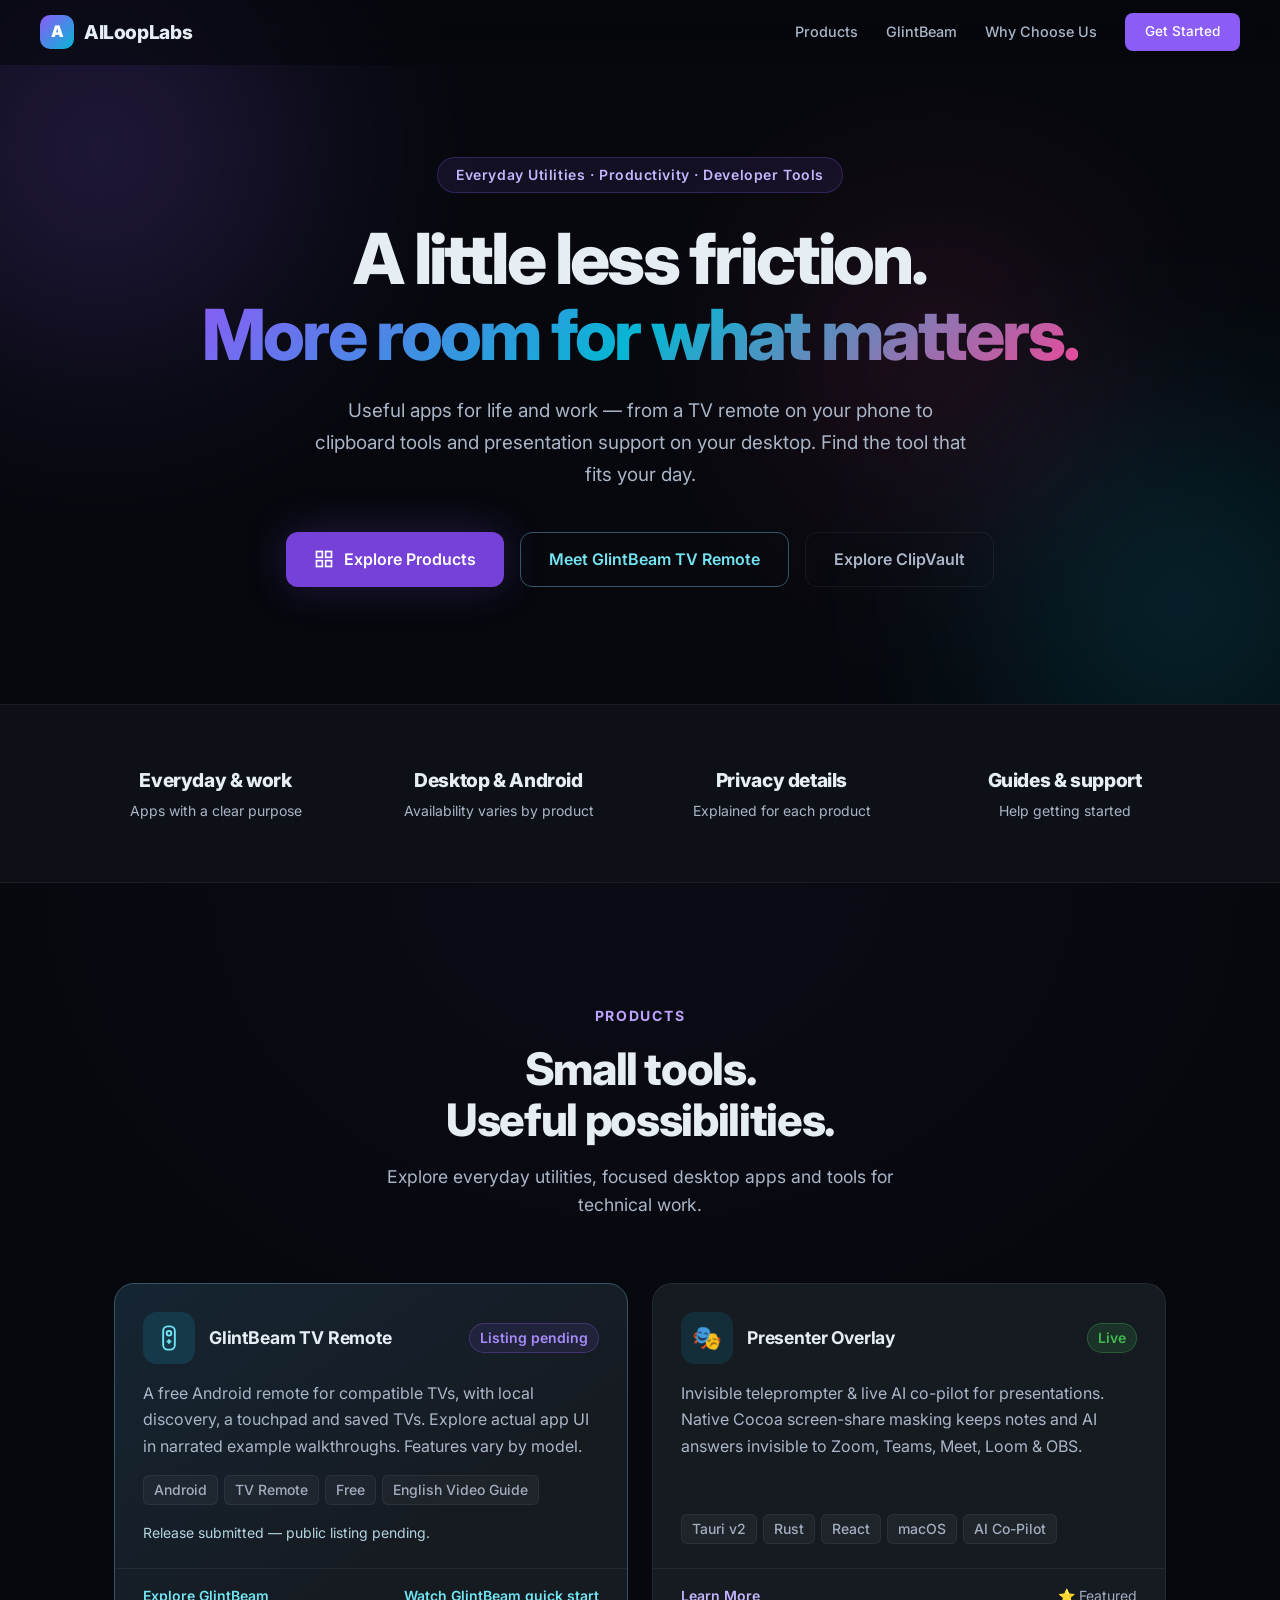
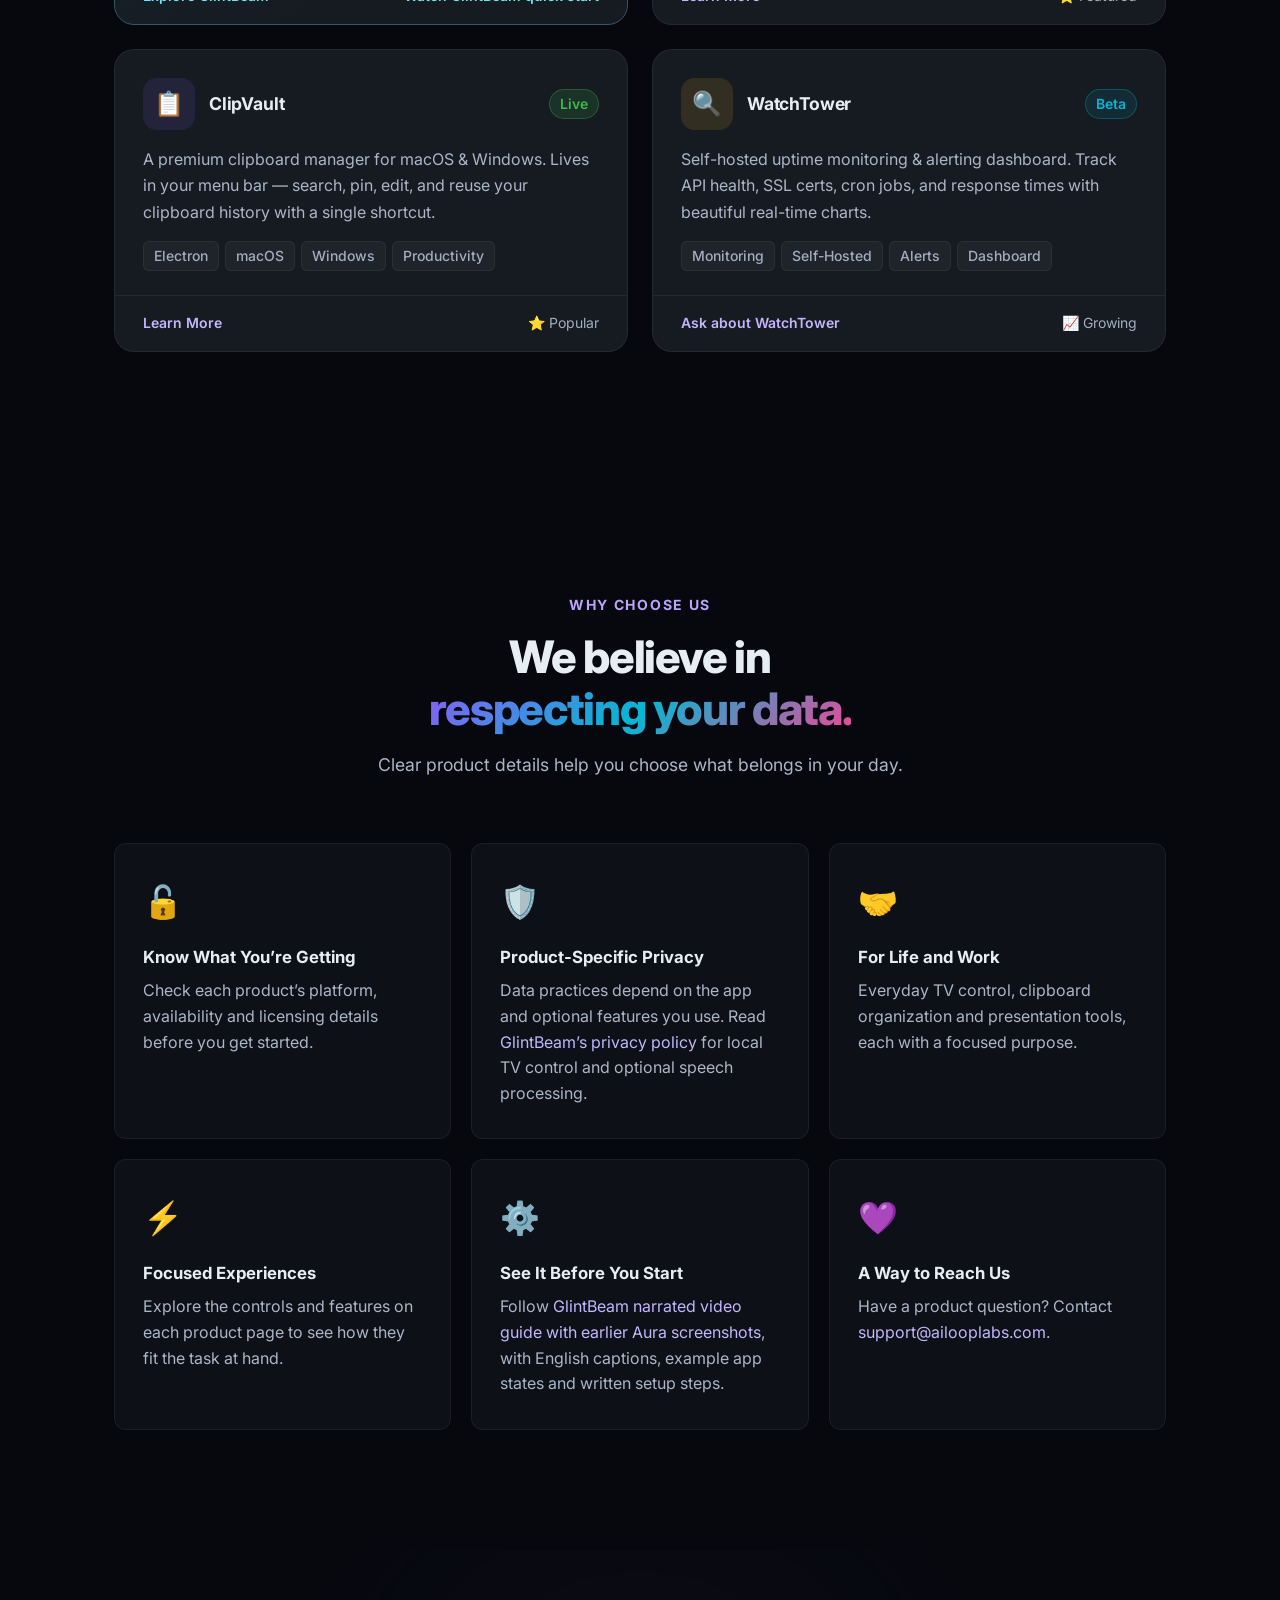
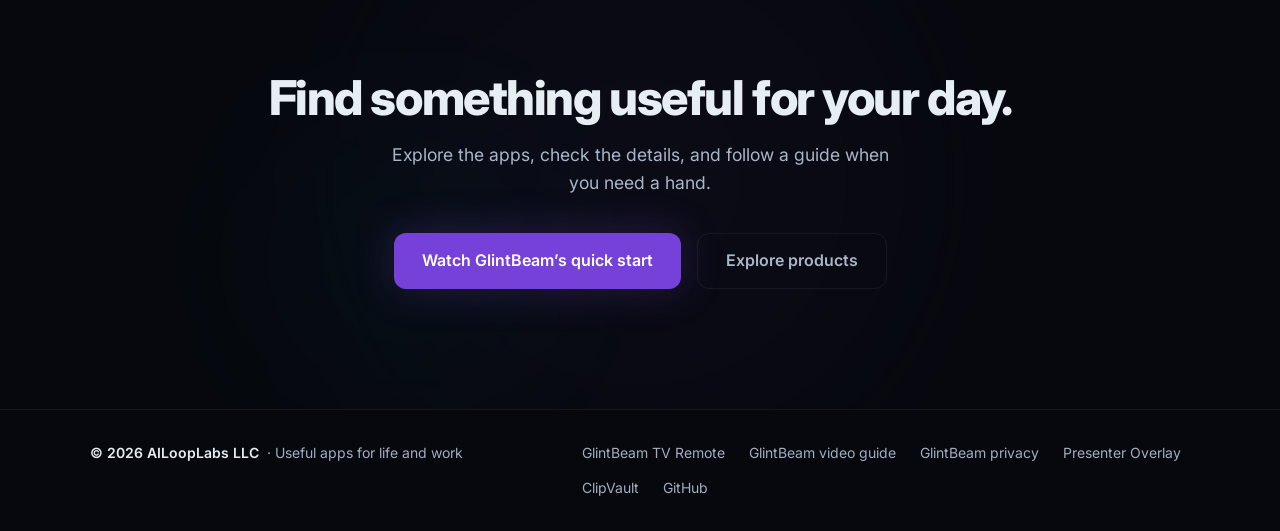
==== commit fae459c6: "Revoice GlintBeam guide videos and captions" ====
--- a/docs/index.html
+++ b/docs/index.html
@@ -118,7 +118,7 @@
                         <div class="product-tags"><span class="product-tag">Android</span><span class="product-tag">TV Remote</span><span class="product-tag">Free</span><span class="product-tag">English Video Guide</span></div>
                         <p class="aura-release-note">Release submitted — public listing pending.</p>
                     </div>
-                    <div class="product-card-footer"><a href="aura-tv-remote.html" class="product-link">Explore GlintBeam</a><a href="aura-tv-remote-guide.html" class="product-link">Watch legacy quick start</a></div>
+                    <div class="product-card-footer"><a href="aura-tv-remote.html" class="product-link">Explore GlintBeam</a><a href="aura-tv-remote-guide.html" class="product-link">Watch GlintBeam quick start</a></div>
                 </article>
 
                 <!-- Product 1: Presenter Overlay -->
@@ -227,12 +227,12 @@
                 <div class="why-card">
                     <div class="why-emoji">⚙️</div>
                     <h3>See It Before You Start</h3>
-                    <p>Follow <a href="aura-tv-remote-guide.html">legacy Aura narrated video guide</a>, with English captions, example app states and written setup steps.</p>
+                    <p>Follow <a href="aura-tv-remote-guide.html">GlintBeam narrated video guide with earlier Aura screenshots</a>, with English captions, example app states and written setup steps.</p>
                 </div>
                 <div class="why-card">
                     <div class="why-emoji">💜</div>
                     <h3>A Way to Reach Us</h3>
-                    <p>Have a product question? Contact <a href="mailto:ailooplabs.pro@gmail.com">ailooplabs.pro@gmail.com</a>.</p>
+                    <p>Have a product question? Contact <a href="mailto:support@ailooplabs.com">support@ailooplabs.com</a>.</p>
                 </div>
             </div>
         </div>
@@ -265,7 +265,7 @@
             </div>
             <div class="footer-right">
                 <a href="aura-tv-remote.html">GlintBeam TV Remote</a>
-                <a href="aura-tv-remote-guide.html">Legacy Aura guide</a>
+                <a href="aura-tv-remote-guide.html">GlintBeam video guide</a>
                 <a href="aura-privacy.html">GlintBeam privacy</a>
                 <a href="presenter-overlay.html">Presenter Overlay</a>
                 <a href="clipvault.html">ClipVault</a>
